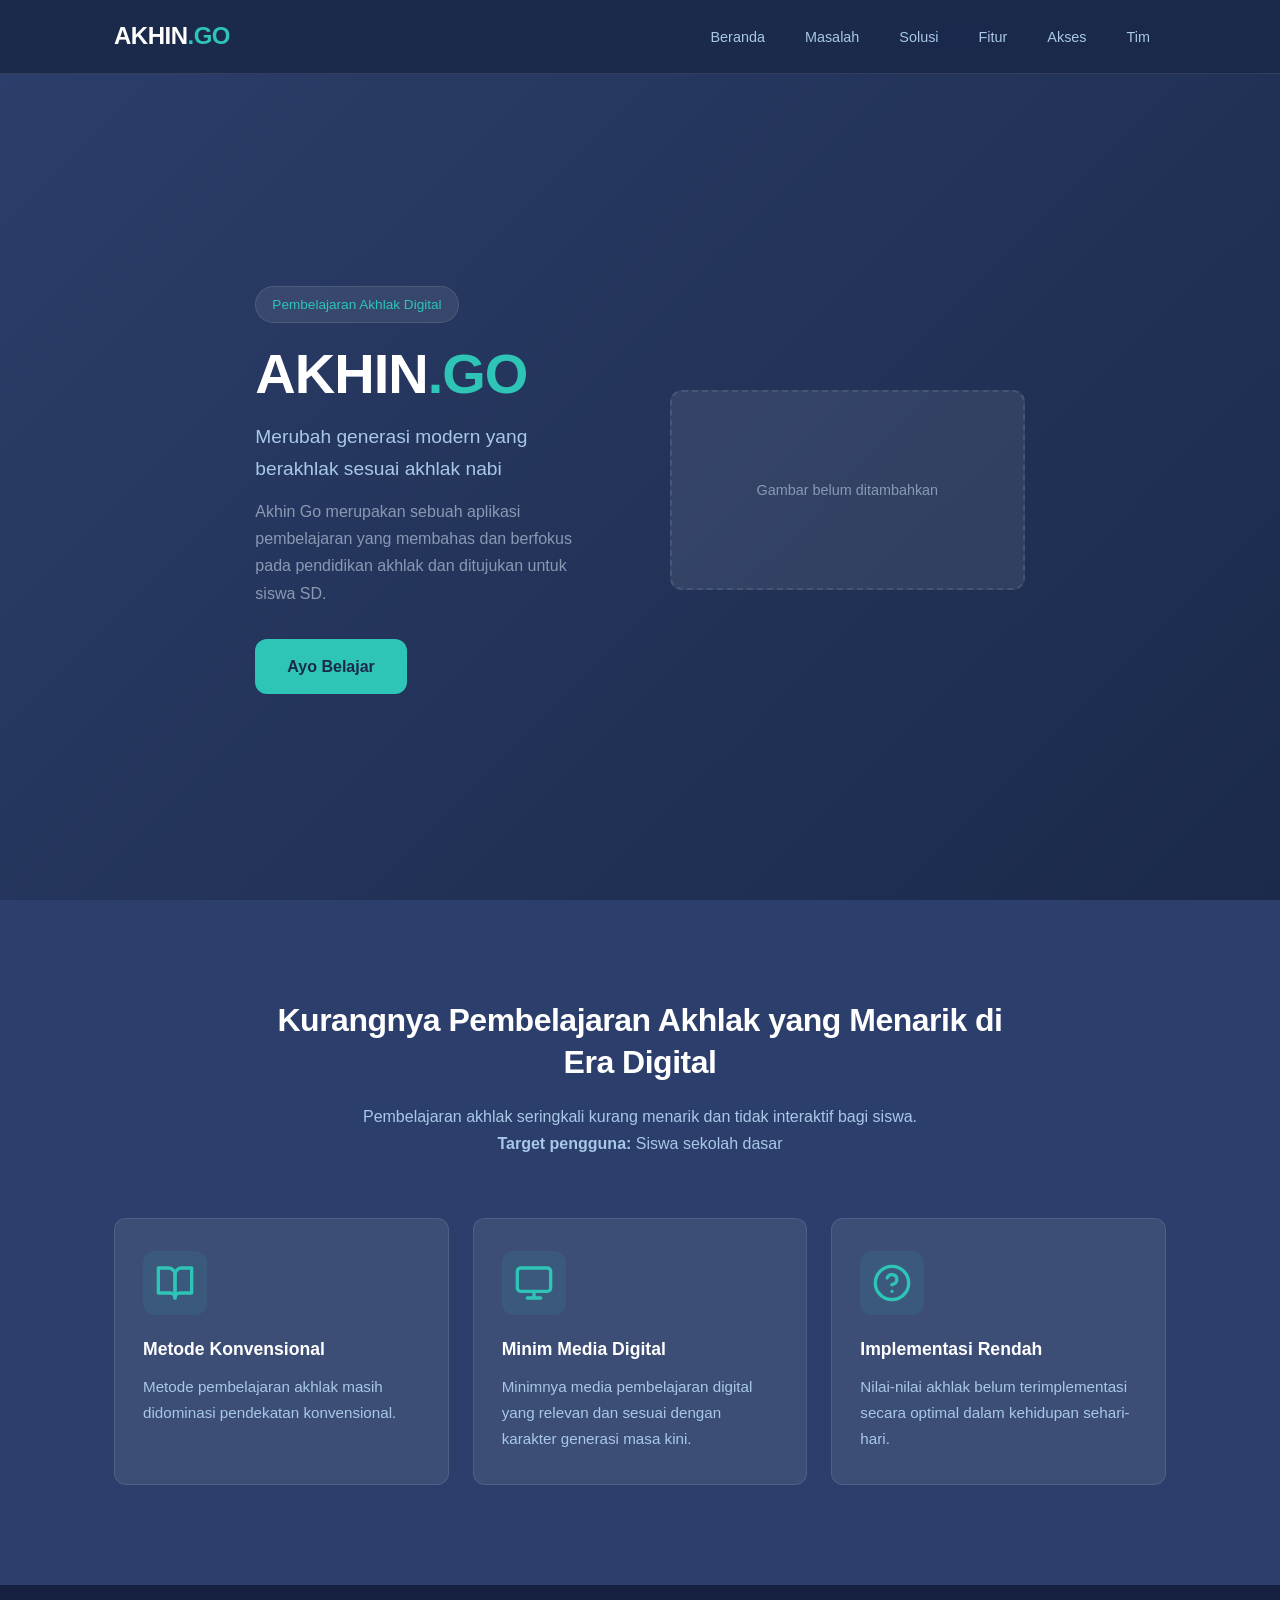
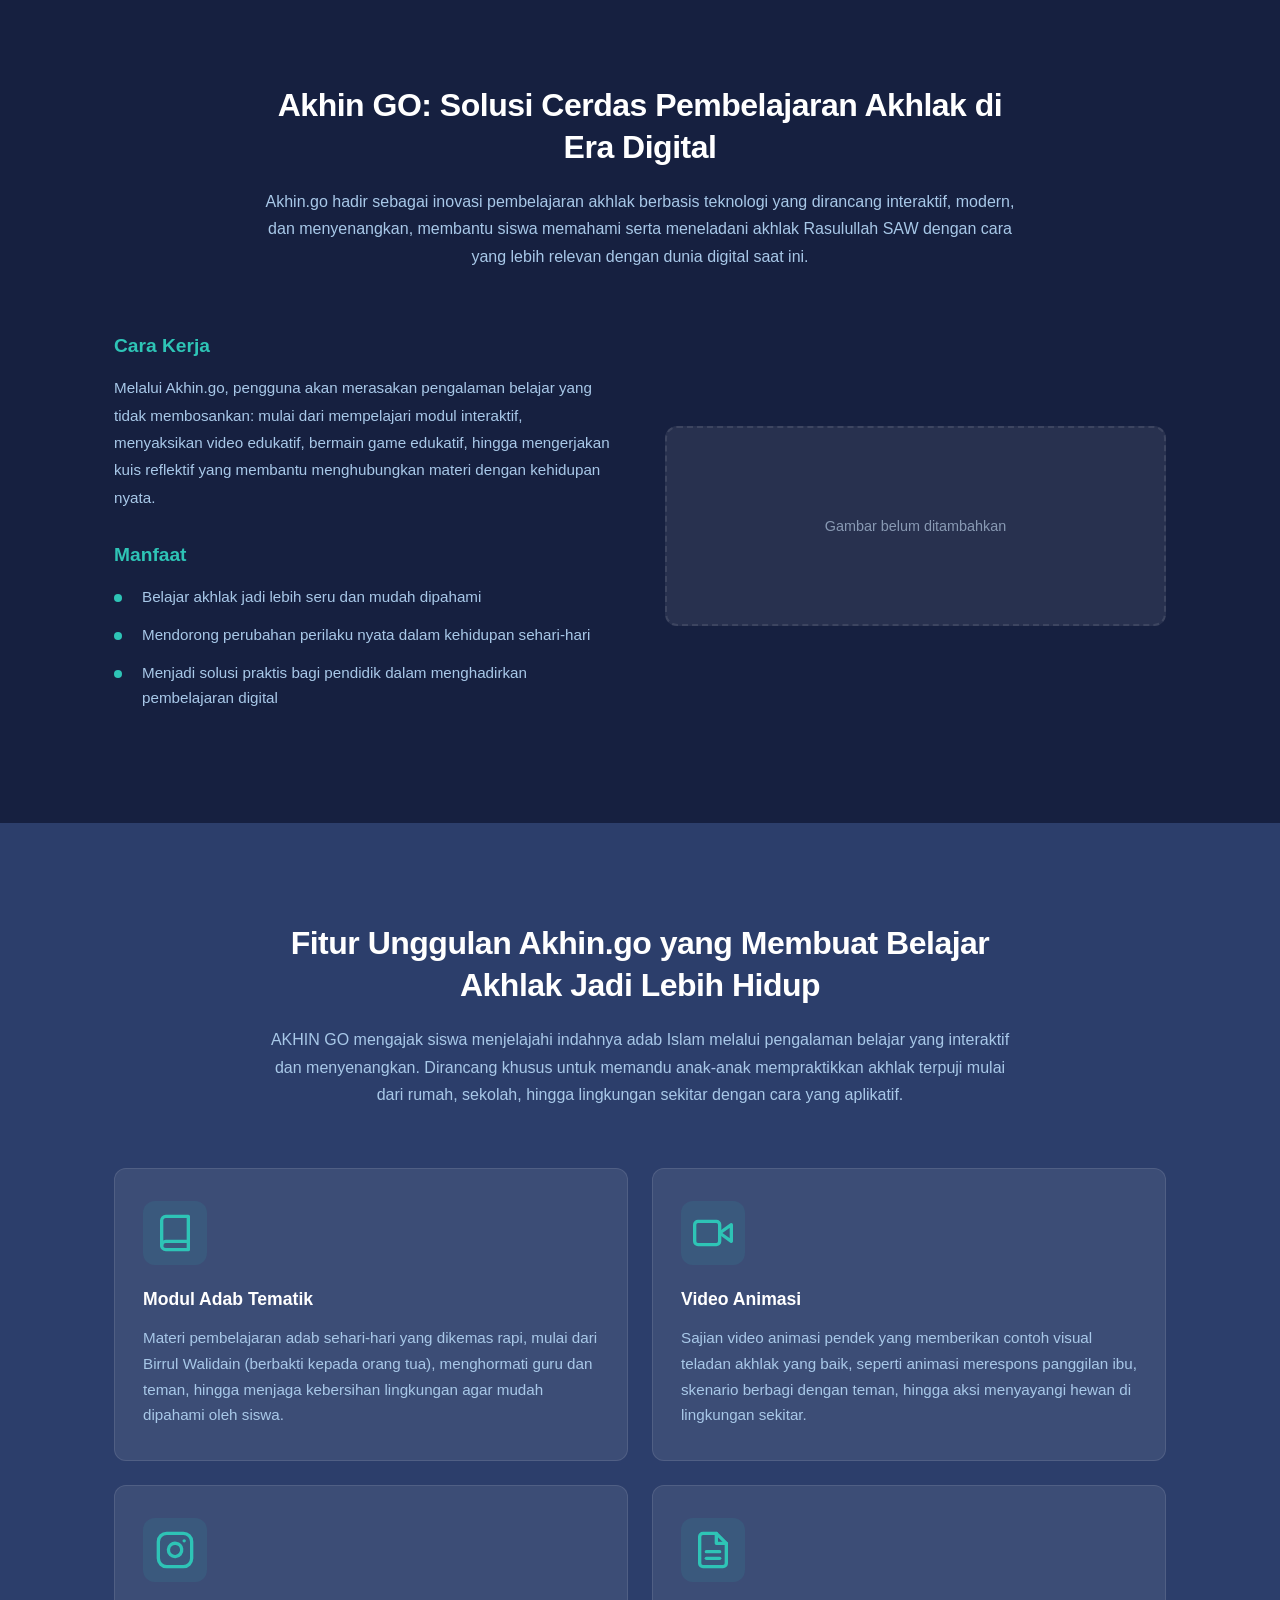
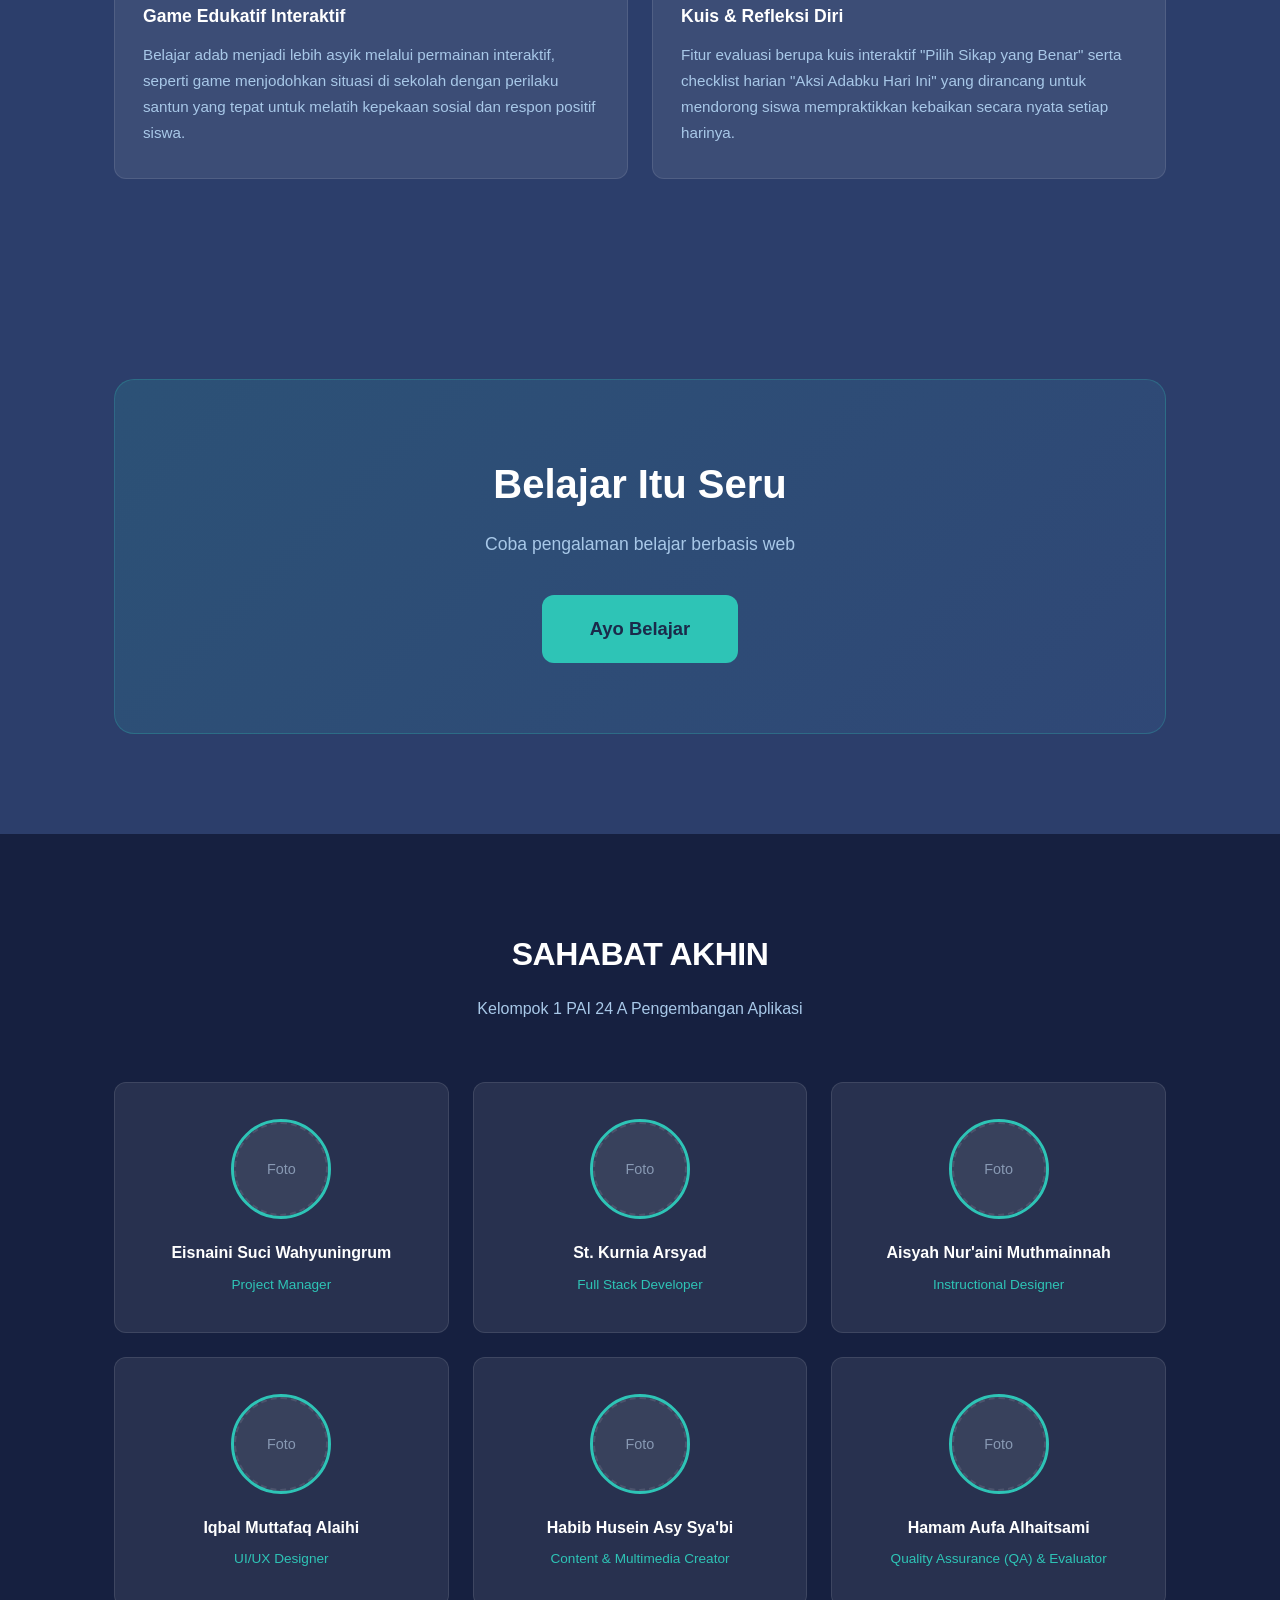
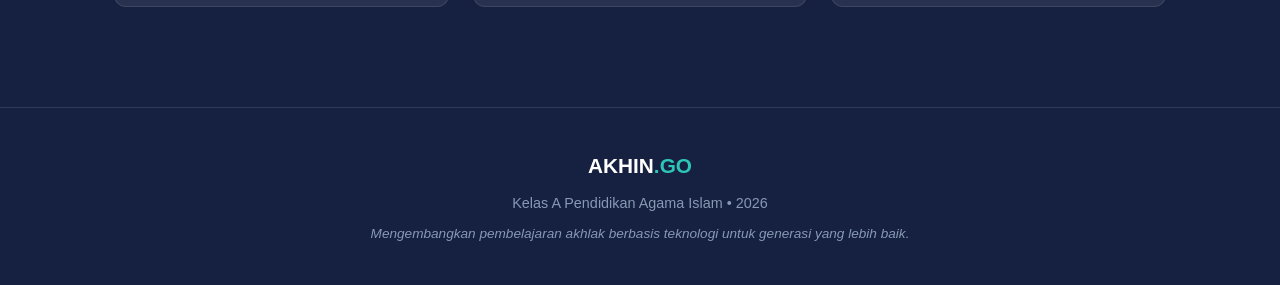
==== index.html @ c805528c "Add files via upload" ====
<!DOCTYPE html>
<html lang="id">
<head>
    <meta charset="UTF-8">
    <meta name="viewport" content="width=device-width, initial-scale=1.0">
    <title>AKHIN.GO - Merubah Generasi Modern yang Berakhlak</title>
    <link rel="stylesheet" href="style.css">
</head>
<body>

    <!-- ========== NAVBAR ========== -->
    <nav class="navbar" id="navbar">
        <div class="navbar-container">
            <!-- Logo / Nama Produk -->
            <a href="#hero" class="navbar-brand">AKHIN<span class="dot">.GO</span></a>

            <!-- Tombol Hamburger (hanya muncul di mobile) -->
            <button class="hamburger" id="hamburger" aria-label="Toggle menu">
                <span></span>
                <span></span>
                <span></span>
            </button>

            <!-- Menu Navigasi -->
            <ul class="nav-menu" id="navMenu">
                <li><a href="#hero" class="nav-link">Beranda</a></li>
                <li><a href="#masalah" class="nav-link">Masalah</a></li>
                <li><a href="#solusi" class="nav-link">Solusi</a></li>
                <li><a href="#fitur" class="nav-link">Fitur</a></li>
                <li><a href="#akses" class="nav-link">Akses</a></li>
                <li><a href="#tim" class="nav-link">Tim</a></li>
            </ul>
        </div>
    </nav>

    <!-- ========== HERO SECTION ========== -->
    <section class="hero" id="hero">
        <div class="container hero-flex">
            <!-- Kolom Kiri: Teks -->
            <div class="hero-text animate-on-scroll">
                <p class="hero-badge">Pembelajaran Akhlak Digital</p>
                <h1 class="hero-title">AKHIN<span class="dot">.GO</span></h1>
                <p class="hero-tagline">Merubah generasi modern yang berakhlak sesuai akhlak nabi</p>
                <p class="hero-desc">Akhin Go merupakan sebuah aplikasi pembelajaran yang membahas dan berfokus pada pendidikan akhlak dan ditujukan untuk siswa SD.</p>
                <a href="belajar.html" class="btn btn-primary">Ayo Belajar</a>
            </div>
            <!-- Kolom Kanan: Gambar -->
            <div class="hero-image animate-on-scroll">
                <img
                    src="https://i.ibb.co.com/Q3DPNBHP/Gemini-Generated-Image-gcoyb3gcoyb3gcoy.png"
                    alt="GAMBAR LAYAR AKHIN GO"
                    class="hero-img"
                    onerror="this.parentElement.innerHTML='<div class=\'img-fallback\'>Gambar belum ditambahkan</div>'"
                >
            </div>
        </div>
    </section>

    <!-- ========== MASALAH SECTION ========== -->
    <section class="section" id="masalah">
        <div class="container">
            <div class="section-header animate-on-scroll">
                <h2 class="section-title">Kurangnya Pembelajaran Akhlak yang Menarik di Era Digital</h2>
                <p class="section-subtitle">Pembelajaran akhlak seringkali kurang menarik dan tidak interaktif bagi siswa.</p>
                <p class="section-subtitle"><strong>Target pengguna:</strong> Siswa sekolah dasar</p>
            </div>
            <!-- 3 Card Masalah -->
            <div class="card-grid">
                <div class="card animate-on-scroll">
                    <div class="card-icon">
                        <svg width="40" height="40" viewBox="0 0 24 24" fill="none" stroke="currentColor" stroke-width="2" stroke-linecap="round" stroke-linejoin="round"><path d="M2 3h6a4 4 0 0 1 4 4v14a3 3 0 0 0-3-3H2z"/><path d="M22 3h-6a4 4 0 0 0-4 4v14a3 3 0 0 1 3-3h7z"/></svg>
                    </div>
                    <h3 class="card-title">Metode Konvensional</h3>
                    <p class="card-text">Metode pembelajaran akhlak masih didominasi pendekatan konvensional.</p>
                </div>
                <div class="card animate-on-scroll">
                    <div class="card-icon">
                        <svg width="40" height="40" viewBox="0 0 24 24" fill="none" stroke="currentColor" stroke-width="2" stroke-linecap="round" stroke-linejoin="round"><rect x="2" y="3" width="20" height="14" rx="2" ry="2"/><line x1="8" y1="21" x2="16" y2="21"/><line x1="12" y1="17" x2="12" y2="21"/></svg>
                    </div>
                    <h3 class="card-title">Minim Media Digital</h3>
                    <p class="card-text">Minimnya media pembelajaran digital yang relevan dan sesuai dengan karakter generasi masa kini.</p>
                </div>
                <div class="card animate-on-scroll">
                    <div class="card-icon">
                        <svg width="40" height="40" viewBox="0 0 24 24" fill="none" stroke="currentColor" stroke-width="2" stroke-linecap="round" stroke-linejoin="round"><circle cx="12" cy="12" r="10"/><path d="M9.09 9a3 3 0 0 1 5.83 1c0 2-3 3-3 3"/><line x1="12" y1="17" x2="12.01" y2="17"/></svg>
                    </div>
                    <h3 class="card-title">Implementasi Rendah</h3>
                    <p class="card-text">Nilai-nilai akhlak belum terimplementasi secara optimal dalam kehidupan sehari-hari.</p>
                </div>
            </div>
        </div>
    </section>

    <!-- ========== SOLUSI SECTION ========== -->
    <section class="section section-alt" id="solusi">
        <div class="container">
            <div class="section-header animate-on-scroll">
                <h2 class="section-title">Akhin GO: Solusi Cerdas Pembelajaran Akhlak di Era Digital</h2>
                <p class="section-subtitle">Akhin.go hadir sebagai inovasi pembelajaran akhlak berbasis teknologi yang dirancang interaktif, modern, dan menyenangkan, membantu siswa memahami serta meneladani akhlak Rasulullah SAW dengan cara yang lebih relevan dengan dunia digital saat ini.</p>
            </div>
            <div class="solusi-flex">
                <!-- Kolom Kiri: Cara Kerja + Manfaat -->
                <div class="solusi-text animate-on-scroll">
                    <h3 class="solusi-subtitle">Cara Kerja</h3>
                    <p class="solusi-desc">Melalui Akhin.go, pengguna akan merasakan pengalaman belajar yang tidak membosankan: mulai dari mempelajari modul interaktif, menyaksikan video edukatif, bermain game edukatif, hingga mengerjakan kuis reflektif yang membantu menghubungkan materi dengan kehidupan nyata.</p>
                    <h3 class="solusi-subtitle">Manfaat</h3>
                    <ul class="manfaat-list">
                        <li>Belajar akhlak jadi lebih seru dan mudah dipahami</li>
                        <li>Mendorong perubahan perilaku nyata dalam kehidupan sehari-hari</li>
                        <li>Menjadi solusi praktis bagi pendidik dalam menghadirkan pembelajaran digital</li>
                    </ul>
                </div>
                <!-- Kolom Kanan: Gambar -->
                <div class="solusi-image animate-on-scroll">
                    <img
                        src="https://i.ibb.co.com/bRK1GNCn/Gemini-Generated-Image-wjnzffwjnzffwjnz.png"
                        alt="GAMBAR_MANFAAT"
                        class="solusi-img"
                        onerror="this.parentElement.innerHTML='<div class=\'img-fallback\'>Gambar belum ditambahkan</div>'"
                    >
                </div>
            </div>
        </div>
    </section>

    <!-- ========== FITUR SECTION ========== -->
    <section class="section" id="fitur">
        <div class="container">
            <div class="section-header animate-on-scroll">
                <h2 class="section-title">Fitur Unggulan Akhin.go yang Membuat Belajar Akhlak Jadi Lebih Hidup</h2>
                <p class="section-subtitle">AKHIN GO mengajak siswa menjelajahi indahnya adab Islam melalui pengalaman belajar yang interaktif dan menyenangkan. Dirancang khusus untuk memandu anak-anak mempraktikkan akhlak terpuji mulai dari rumah, sekolah, hingga lingkungan sekitar dengan cara yang aplikatif.</p>
            </div>
            <!-- Grid 2x2 Fitur -->
            <div class="card-grid card-grid-2x2">
                <div class="card card-feature animate-on-scroll">
                    <div class="card-icon">
                        <svg width="40" height="40" viewBox="0 0 24 24" fill="none" stroke="currentColor" stroke-width="2" stroke-linecap="round" stroke-linejoin="round"><path d="M4 19.5A2.5 2.5 0 0 1 6.5 17H20"/><path d="M6.5 2H20v20H6.5A2.5 2.5 0 0 1 4 19.5v-15A2.5 2.5 0 0 1 6.5 2z"/></svg>
                    </div>
                    <h3 class="card-title">Modul Adab Tematik</h3>
                    <p class="card-text">Materi pembelajaran adab sehari-hari yang dikemas rapi, mulai dari Birrul Walidain (berbakti kepada orang tua), menghormati guru dan teman, hingga menjaga kebersihan lingkungan agar mudah dipahami oleh siswa.</p>
                </div>
                <div class="card card-feature animate-on-scroll">
                    <div class="card-icon">
                        <svg width="40" height="40" viewBox="0 0 24 24" fill="none" stroke="currentColor" stroke-width="2" stroke-linecap="round" stroke-linejoin="round"><polygon points="23 7 16 12 23 17 23 7"/><rect x="1" y="5" width="15" height="14" rx="2" ry="2"/></svg>
                    </div>
                    <h3 class="card-title">Video Animasi</h3>
                    <p class="card-text">Sajian video animasi pendek yang memberikan contoh visual teladan akhlak yang baik, seperti animasi merespons panggilan ibu, skenario berbagi dengan teman, hingga aksi menyayangi hewan di lingkungan sekitar.</p>
                </div>
                <div class="card card-feature animate-on-scroll">
                    <div class="card-icon">
                        <svg width="40" height="40" viewBox="0 0 24 24" fill="none" stroke="currentColor" stroke-width="2" stroke-linecap="round" stroke-linejoin="round"><rect x="2" y="2" width="20" height="20" rx="5" ry="5"/><path d="M16 11.37A4 4 0 1 1 12.63 8 4 4 0 0 1 16 11.37z"/><line x1="17.5" y1="6.5" x2="17.51" y2="6.5"/></svg>
                    </div>
                    <h3 class="card-title">Game Edukatif Interaktif</h3>
                    <p class="card-text">Belajar adab menjadi lebih asyik melalui permainan interaktif, seperti game menjodohkan situasi di sekolah dengan perilaku santun yang tepat untuk melatih kepekaan sosial dan respon positif siswa.</p>
                </div>
                <div class="card card-feature animate-on-scroll">
                    <div class="card-icon">
                        <svg width="40" height="40" viewBox="0 0 24 24" fill="none" stroke="currentColor" stroke-width="2" stroke-linecap="round" stroke-linejoin="round"><path d="M14 2H6a2 2 0 0 0-2 2v16a2 2 0 0 0 2 2h12a2 2 0 0 0 2-2V8z"/><polyline points="14 2 14 8 20 8"/><line x1="16" y1="13" x2="8" y2="13"/><line x1="16" y1="17" x2="8" y2="17"/></svg>
                    </div>
                    <h3 class="card-title">Kuis & Refleksi Diri</h3>
                    <p class="card-text">Fitur evaluasi berupa kuis interaktif "Pilih Sikap yang Benar" serta checklist harian "Aksi Adabku Hari Ini" yang dirancang untuk mendorong siswa mempraktikkan kebaikan secara nyata setiap harinya.</p>
                </div>
            </div>
        </div>
    </section>

    <!-- ========== AKSES PRODUK / DEMO SECTION ========== -->
    <section class="section section-akses" id="akses">
        <div class="container">
            <div class="akses-box animate-on-scroll">
                <h2 class="akses-title">Belajar Itu Seru</h2>
                <p class="akses-desc">Coba pengalaman belajar berbasis web</p>
                <a href="belajar.html" class="btn btn-primary btn-lg">Ayo Belajar</a>
            </div>
        </div>
    </section>

    <!-- ========== TIM SECTION ========== -->
    <section class="section section-alt" id="tim">
        <div class="container">
            <div class="section-header animate-on-scroll">
                <h2 class="section-title">SAHABAT AKHIN</h2>
                <p class="section-subtitle">Kelompok 1 PAI 24 A Pengembangan Aplikasi</p>
            </div>
            <!-- Grid Anggota Tim -->
            <div class="tim-grid">
                <!-- Anggota 1 -->
                <div class="tim-card animate-on-scroll">
                    <div class="tim-photo">
                        <img
                            src="https://i.ibb.co.com/9kpKrzXV/Whats-App-Image-2026-04-28-at-19-47-34.jpg"
                            alt="FOTO EISNAINI SUCI WAHYUNINGRUM"
                            class="tim-img"
                            onerror="this.parentElement.innerHTML='<div class=\'img-fallback img-fallback-circle\'>Foto</div>'"
                        >
                    </div>
                    <h3 class="tim-name">Eisnaini Suci Wahyuningrum</h3>
                    <p class="tim-role">Project Manager</p>
                </div>
                <!-- Anggota 2 -->
                <div class="tim-card animate-on-scroll">
                    <div class="tim-photo">
                        <img
                            src="https://i.ibb.co.com/CsWjSHGQ/Whats-App-Image-2026-04-28-at-19-38-56.jpg"
                            alt="FOTO ST. KURNIA ARSYAD"
                            class="tim-img"
                            onerror="this.parentElement.innerHTML='<div class=\'img-fallback img-fallback-circle\'>Foto</div>'"
                        >
                    </div>
                    <h3 class="tim-name">St. Kurnia Arsyad</h3>
                    <p class="tim-role">Full Stack Developer</p>
                </div>
                <!-- Anggota 3 -->
                <div class="tim-card animate-on-scroll">
                    <div class="tim-photo">
                        <img
                            src="https://i.ibb.co.com/0SQ0tby/Whats-App-Image-2026-04-28-at-19-42-47.jpg"
                            alt="FOTO AISYAH NUR'AINI MUTHMAINNAH"
                            class="tim-img"
                            onerror="this.parentElement.innerHTML='<div class=\'img-fallback img-fallback-circle\'>Foto</div>'"
                        >
                    </div>
                    <h3 class="tim-name">Aisyah Nur'aini Muthmainnah</h3>
                    <p class="tim-role">Instructional Designer</p>
                </div>
                <!-- Anggota 4 -->
                <div class="tim-card animate-on-scroll">
                    <div class="tim-photo">
                        <img
                            src="https://i.ibb.co.com/847V5Qkr/Whats-App-Image-2026-04-28-at-19-41-24.jpg"
                            alt="FOTO IQBAL MUTTAFAQ ALAIHI"
                            class="tim-img"
                            onerror="this.parentElement.innerHTML='<div class=\'img-fallback img-fallback-circle\'>Foto</div>'"
                        >
                    </div>
                    <h3 class="tim-name">Iqbal Muttafaq Alaihi</h3>
                    <p class="tim-role">UI/UX Designer</p>
                </div>
                <!-- Anggota 5 -->
                <div class="tim-card animate-on-scroll">
                    <div class="tim-photo">
                        <img
                            src="https://i.ibb.co.com/bgrf1XT9/Whats-App-Image-2026-04-28-at-19-38-16.jpg"
                            alt="FOTO HABBIB HUSEIN ASY SYA'BI"
                            class="tim-img"
                            onerror="this.parentElement.innerHTML='<div class=\'img-fallback img-fallback-circle\'>Foto</div>'"
                        >
                    </div>
                    <h3 class="tim-name">Habib Husein Asy Sya'bi</h3>
                    <p class="tim-role">Content & Multimedia Creator</p>
                </div>
                <!-- Anggota 6 -->
                <div class="tim-card animate-on-scroll">
                    <div class="tim-photo">
                        <img
                            src="https://i.ibb.co.com/TQWRnK3/Whats-App-Image-2026-04-28-at-19-38-28.jpg"
                            alt="FOTO HAMAM AUFA ALHAITSAMI"
                            class="tim-img"
                            onerror="this.parentElement.innerHTML='<div class=\'img-fallback img-fallback-circle\'>Foto</div>'"
                        >
                    </div>
                    <h3 class="tim-name">Hamam Aufa Alhaitsami</h3>
                    <p class="tim-role">Quality Assurance (QA) & Evaluator</p>
                </div>
            </div>
        </div>
    </section>

    <!-- ========== FOOTER ========== -->
    <footer class="footer">
        <div class="container">
            <div class="footer-content">
                <p class="footer-brand">AKHIN<span class="dot">.GO</span></p>
                <p class="footer-info">Kelas A Pendidikan Agama Islam &bull; 2026</p>
                <p class="footer-tagline">Mengembangkan pembelajaran akhlak berbasis teknologi untuk generasi yang lebih baik.</p>
            </div>
        </div>
    </footer>

    <script src="script.js"></script>
</body>
</html>
---- style.css ----
/* ============================================
   VARIABEL WARNA
   Ganti nilai di bawah ini sesuai keinginan
   ============================================ */
:root {
    /* --- WARNA UTAMA --- */
    --primary: #1B2A4A;          /* Biru navy */
    --secondary: #2EC4B6;        /* Tosca */
    --accent: #4682B4;           /* Steel blue */

    /* --- BACKGROUND --- */
    --bg-main: #2C3E6B;          /* Denim */
    --bg-section: #1B2A4A;       /* Sama seperti primary */
    --bg-card: rgba(255, 255, 255, 0.08); /* Abu muda transparan */
    --bg-alt: #162040;           /* Warna gelap untuk section alternatif */

    /* --- TEKS --- */
    --text-primary: #FFFFFF;     /* Putih */
    --text-secondary: #A8C8E8;   /* Light blue */
    --text-muted: #8899B3;

    /* --- LAINNYA --- */
    --border-color: rgba(255, 255, 255, 0.1);
    --shadow: 0 4px 20px rgba(0, 0, 0, 0.3);
    --radius: 12px;
    --transition: 0.3s ease;

    /* --- UKURAN --- */
    --max-width: 1100px;
}

/* ============================================
   RESET & BASE
   ============================================ */
*,
*::before,
*::after {
    margin: 0;
    padding: 0;
    box-sizing: border-box;
}

html {
    scroll-behavior: smooth;
}

body {
    font-family: -apple-system, BlinkMacSystemFont, 'Segoe UI', Roboto, 'Helvetica Neue', Arial, sans-serif;
    background-color: var(--bg-main);
    color: var(--text-primary);
    line-height: 1.7;
    overflow-x: hidden;
}

a {
    text-decoration: none;
    color: inherit;
}

ul {
    list-style: none;
}

img {
    max-width: 100%;
    display: block;
}

.container {
    max-width: var(--max-width);
    margin: 0 auto;
    padding: 0 24px;
}

/* Kelas helper untuk tulisan berwarna accent */
.dot {
    color: var(--secondary);
}

/* ============================================
   TOMBOL
   ============================================ */
.btn {
    display: inline-block;
    padding: 14px 32px;
    border-radius: var(--radius);
    font-weight: 600;
    font-size: 1rem;
    cursor: pointer;
    transition: all var(--transition);
    border: none;
    text-align: center;
}

.btn-primary {
    background: var(--secondary);
    color: var(--primary);
}

.btn-primary:hover {
    background: #26a89c;
    transform: translateY(-2px);
    box-shadow: 0 8px 25px rgba(46, 196, 182, 0.3);
}

.btn-lg {
    padding: 18px 48px;
    font-size: 1.15rem;
}

/* ============================================
   NAVBAR
   ============================================ */
.navbar {
    position: fixed;
    top: 0;
    left: 0;
    width: 100%;
    z-index: 1000;
    background: rgba(27, 42, 74, 0.95);
    backdrop-filter: blur(10px);
    border-bottom: 1px solid var(--border-color);
    padding: 16px 0;
}

.navbar-container {
    max-width: var(--max-width);
    margin: 0 auto;
    padding: 0 24px;
    display: flex;
    justify-content: space-between;
    align-items: center;
}

.navbar-brand {
    font-size: 1.5rem;
    font-weight: 700;
    color: var(--text-primary);
    letter-spacing: -0.5px;
}

.nav-menu {
    display: flex;
    gap: 8px;
}

.nav-link {
    padding: 8px 16px;
    border-radius: 8px;
    font-size: 0.9rem;
    font-weight: 500;
    color: var(--text-secondary);
    transition: all var(--transition);
}

.nav-link:hover {
    color: var(--text-primary);
    background: var(--bg-card);
}

/* Hamburger button */
.hamburger {
    display: none;
    flex-direction: column;
    gap: 5px;
    background: none;
    border: none;
    cursor: pointer;
    padding: 4px;
}

.hamburger span {
    display: block;
    width: 24px;
    height: 2.5px;
    background: var(--text-primary);
    border-radius: 2px;
    transition: all var(--transition);
}

/* Hamburger animasi saat aktif */
.hamburger.active span:nth-child(1) {
    transform: translateY(7.5px) rotate(45deg);
}

.hamburger.active span:nth-child(2) {
    opacity: 0;
}

.hamburger.active span:nth-child(3) {
    transform: translateY(-7.5px) rotate(-45deg);
}

/* ============================================
   HERO SECTION
   ============================================ */
.hero {
    min-height: 100vh;
    display: flex;
    align-items: center;
    padding-top: 80px;
    background: linear-gradient(135deg, var(--bg-main) 0%, var(--bg-section) 100%);
}

.hero-flex {
    display: flex;
    align-items: center;
    gap: 60px;
}

.hero-text {
    flex: 1;
}

.hero-badge {
    display: inline-block;
    padding: 6px 16px;
    background: var(--bg-card);
    border: 1px solid var(--border-color);
    border-radius: 20px;
    font-size: 0.85rem;
    color: var(--secondary);
    font-weight: 500;
    margin-bottom: 20px;
}

.hero-title {
    font-size: 3.5rem;
    font-weight: 700;
    letter-spacing: -1px;
    line-height: 1.1;
    margin-bottom: 16px;
}

.hero-tagline {
    font-size: 1.2rem;
    color: var(--text-secondary);
    margin-bottom: 12px;
    font-weight: 500;
}

.hero-desc {
    font-size: 1rem;
    color: var(--text-muted);
    margin-bottom: 32px;
    max-width: 480px;
}

.hero-image {
    flex: 1;
    display: flex;
    justify-content: center;
}

.hero-img {
    max-width: 420px;
    width: 100%;
    border-radius: var(--radius);
    box-shadow: var(--shadow);
}

/* ============================================
   SECTION UMUM
   ============================================ */
.section {
    padding: 100px 0;
}

.section-alt {
    background: var(--bg-alt);
}

.section-header {
    text-align: center;
    margin-bottom: 60px;
    max-width: 750px;
    margin-left: auto;
    margin-right: auto;
}

.section-title {
    font-size: 2rem;
    font-weight: 700;
    letter-spacing: -0.5px;
    line-height: 1.3;
    margin-bottom: 20px;
}

.section-subtitle {
    font-size: 1rem;
    color: var(--text-secondary);
    line-height: 1.7;
}

/* ============================================
   CARD GRID (Masalah & Fitur)
   ============================================ */
.card-grid {
    display: grid;
    grid-template-columns: repeat(3, 1fr);
    gap: 24px;
}

.card-grid-2x2 {
    grid-template-columns: repeat(2, 1fr);
}

.card {
    background: var(--bg-card);
    border: 1px solid var(--border-color);
    border-radius: var(--radius);
    padding: 32px 28px;
    transition: all var(--transition);
}

.card:hover {
    transform: translateY(-4px);
    box-shadow: var(--shadow);
    border-color: rgba(46, 196, 182, 0.3);
}

.card-icon {
    width: 64px;
    height: 64px;
    display: flex;
    align-items: center;
    justify-content: center;
    background: rgba(46, 196, 182, 0.1);
    border-radius: 12px;
    margin-bottom: 20px;
    color: var(--secondary);
}

.card-title {
    font-size: 1.1rem;
    font-weight: 600;
    margin-bottom: 10px;
}

.card-text {
    font-size: 0.95rem;
    color: var(--text-secondary);
    line-height: 1.7;
}

/* ============================================
   SOLUSI SECTION
   ============================================ */
.solusi-flex {
    display: flex;
    gap: 50px;
    align-items: center;
}

.solusi-text {
    flex: 1;
}

.solusi-subtitle {
    font-size: 1.2rem;
    font-weight: 600;
    color: var(--secondary);
    margin-bottom: 12px;
    margin-top: 28px;
}

.solusi-subtitle:first-child {
    margin-top: 0;
}

.solusi-desc {
    font-size: 0.95rem;
    color: var(--text-secondary);
    line-height: 1.8;
    margin-bottom: 8px;
}

.manfaat-list {
    list-style: none;
    padding: 0;
}

.manfaat-list li {
    position: relative;
    padding-left: 28px;
    margin-bottom: 12px;
    font-size: 0.95rem;
    color: var(--text-secondary);
}

.manfaat-list li::before {
    content: '';
    position: absolute;
    left: 0;
    top: 10px;
    width: 8px;
    height: 8px;
    background: var(--secondary);
    border-radius: 50%;
}

.solusi-image {
    flex: 1;
    display: flex;
    justify-content: center;
}

.solusi-img {
    max-width: 400px;
    width: 100%;
    border-radius: var(--radius);
    box-shadow: var(--shadow);
}

/* ============================================
   AKSES / DEMO SECTION
   ============================================ */
.section-akses {
    padding: 100px 0;
}

.akses-box {
    text-align: center;
    padding: 70px 40px;
    background: linear-gradient(135deg, rgba(46, 196, 182, 0.15) 0%, rgba(70, 130, 180, 0.15) 100%);
    border: 1px solid rgba(46, 196, 182, 0.25);
    border-radius: 20px;
}

.akses-title {
    font-size: 2.5rem;
    font-weight: 700;
    margin-bottom: 12px;
}

.akses-desc {
    font-size: 1.1rem;
    color: var(--text-secondary);
    margin-bottom: 36px;
}

/* ============================================
   TIM SECTION
   ============================================ */
.tim-grid {
    display: grid;
    grid-template-columns: repeat(3, 1fr);
    gap: 24px;
}

.tim-card {
    background: var(--bg-card);
    border: 1px solid var(--border-color);
    border-radius: var(--radius);
    padding: 36px 24px;
    text-align: center;
    transition: all var(--transition);
}

.tim-card:hover {
    transform: translateY(-4px);
    box-shadow: var(--shadow);
    border-color: rgba(46, 196, 182, 0.3);
}

.tim-photo {
    width: 100px;
    height: 100px;
    border-radius: 50%;
    margin: 0 auto 20px;
    overflow: hidden;
    border: 3px solid var(--secondary);
}

.tim-img {
    width: 100%;
    height: 100%;
    object-fit: cover;
}

.tim-name {
    font-size: 1rem;
    font-weight: 600;
    margin-bottom: 6px;
}

.tim-role {
    font-size: 0.85rem;
    color: var(--secondary);
    font-weight: 500;
}

/* ============================================
   FOOTER
   ============================================ */
.footer {
    padding: 40px 0;
    border-top: 1px solid var(--border-color);
    background: var(--bg-alt);
}

.footer-content {
    text-align: center;
}

.footer-brand {
    font-size: 1.3rem;
    font-weight: 700;
    margin-bottom: 8px;
}

.footer-info {
    font-size: 0.9rem;
    color: var(--text-muted);
    margin-bottom: 6px;
}

.footer-tagline {
    font-size: 0.85rem;
    color: var(--text-muted);
    font-style: italic;
}

/* ============================================
   GAMBAR FALLBACK
   Jika gambar gagal dimuat, tampilkan ini
   ============================================ */
.img-fallback {
    width: 100%;
    min-height: 200px;
    background: var(--bg-card);
    border: 2px dashed var(--border-color);
    border-radius: var(--radius);
    display: flex;
    align-items: center;
    justify-content: center;
    color: var(--text-muted);
    font-size: 0.9rem;
}

.img-fallback-circle {
    width: 100%;
    height: 100%;
    min-height: unset;
    border-radius: 50%;
}

/* ============================================
   ANIMASI SCROLL
   Elemen akan muncul saat discroll
   ============================================ */
.animate-on-scroll {
    opacity: 0;
    transform: translateY(30px);
    transition: opacity 0.6s ease, transform 0.6s ease;
}

.animate-on-scroll.animated {
    opacity: 1;
    transform: translateY(0);
}

/* ============================================
   RESPONSIVE - TABLET
   ============================================ */
@media (max-width: 900px) {
    .hero-flex {
        flex-direction: column;
        text-align: center;
    }

    .hero-desc {
        margin-left: auto;
        margin-right: auto;
    }

    .hero-title {
        font-size: 2.8rem;
    }

    .solusi-flex {
        flex-direction: column;
    }

    .card-grid {
        grid-template-columns: repeat(2, 1fr);
    }

    .card-grid-2x2 {
        grid-template-columns: 1fr;
    }

    .tim-grid {
        grid-template-columns: repeat(2, 1fr);
    }
}

/* ============================================
   RESPONSIVE - MOBILE
   ============================================ */
@media (max-width: 640px) {
    /* Navbar mobile */
    .hamburger {
        display: flex;
    }

    .nav-menu {
        position: fixed;
        top: 0;
        right: -100%;
        width: 260px;
        height: 100vh;
        background: var(--bg-section);
        flex-direction: column;
        padding: 80px 24px 40px;
        gap: 4px;
        border-left: 1px solid var(--border-color);
        transition: right var(--transition);
        z-index: 999;
    }

    .nav-menu.active {
        right: 0;
    }

    .nav-link {
        display: block;
        padding: 14px 16px;
        font-size: 1rem;
        border-radius: 10px;
    }

    /* Hero mobile */
    .hero {
        padding-top: 70px;
        min-height: auto;
        padding-bottom: 50px;
    }

    .hero-title {
        font-size: 2.2rem;
    }

    .hero-tagline {
        font-size: 1rem;
    }

    .hero-img {
        max-width: 280px;
    }

    /* Section */
    .section {
        padding: 70px 0;
    }

    .section-title {
        font-size: 1.5rem;
    }

    /* Card grid mobile */
    .card-grid {
        grid-template-columns: 1fr;
    }

    .tim-grid {
        grid-template-columns: repeat(2, 1fr);
        gap: 16px;
    }

    .tim-card {
        padding: 24px 16px;
    }

    .tim-photo {
        width: 80px;
        height: 80px;
    }

    /* Akses */
    .akses-title {
        font-size: 1.8rem;
    }

    .akses-box {
        padding: 50px 20px;
    }

    .btn-lg {
        padding: 16px 36px;
        font-size: 1rem;
    }

    /* Solusi */
    .solusi-img {
        max-width: 300px;
    }
}

@media (max-width: 420px) {
    .tim-grid {
        grid-template-columns: 1fr;
    }
}
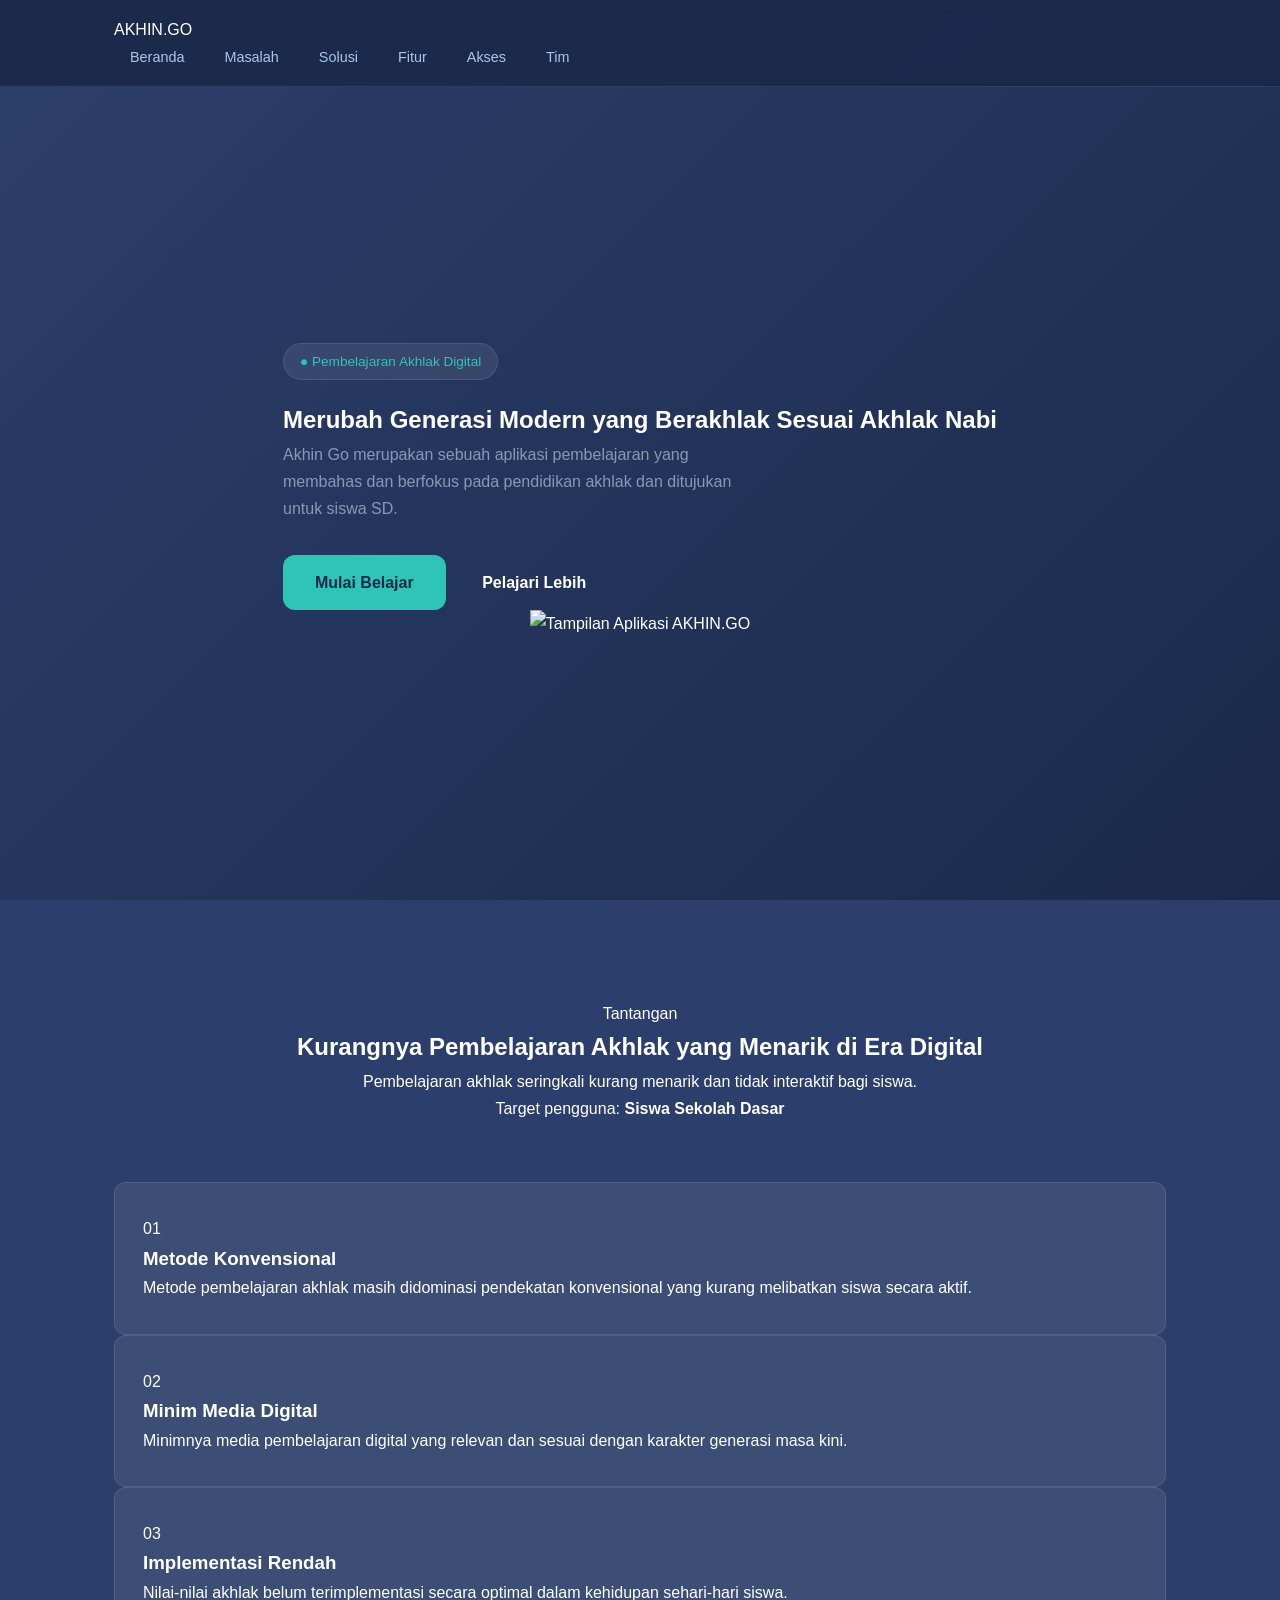
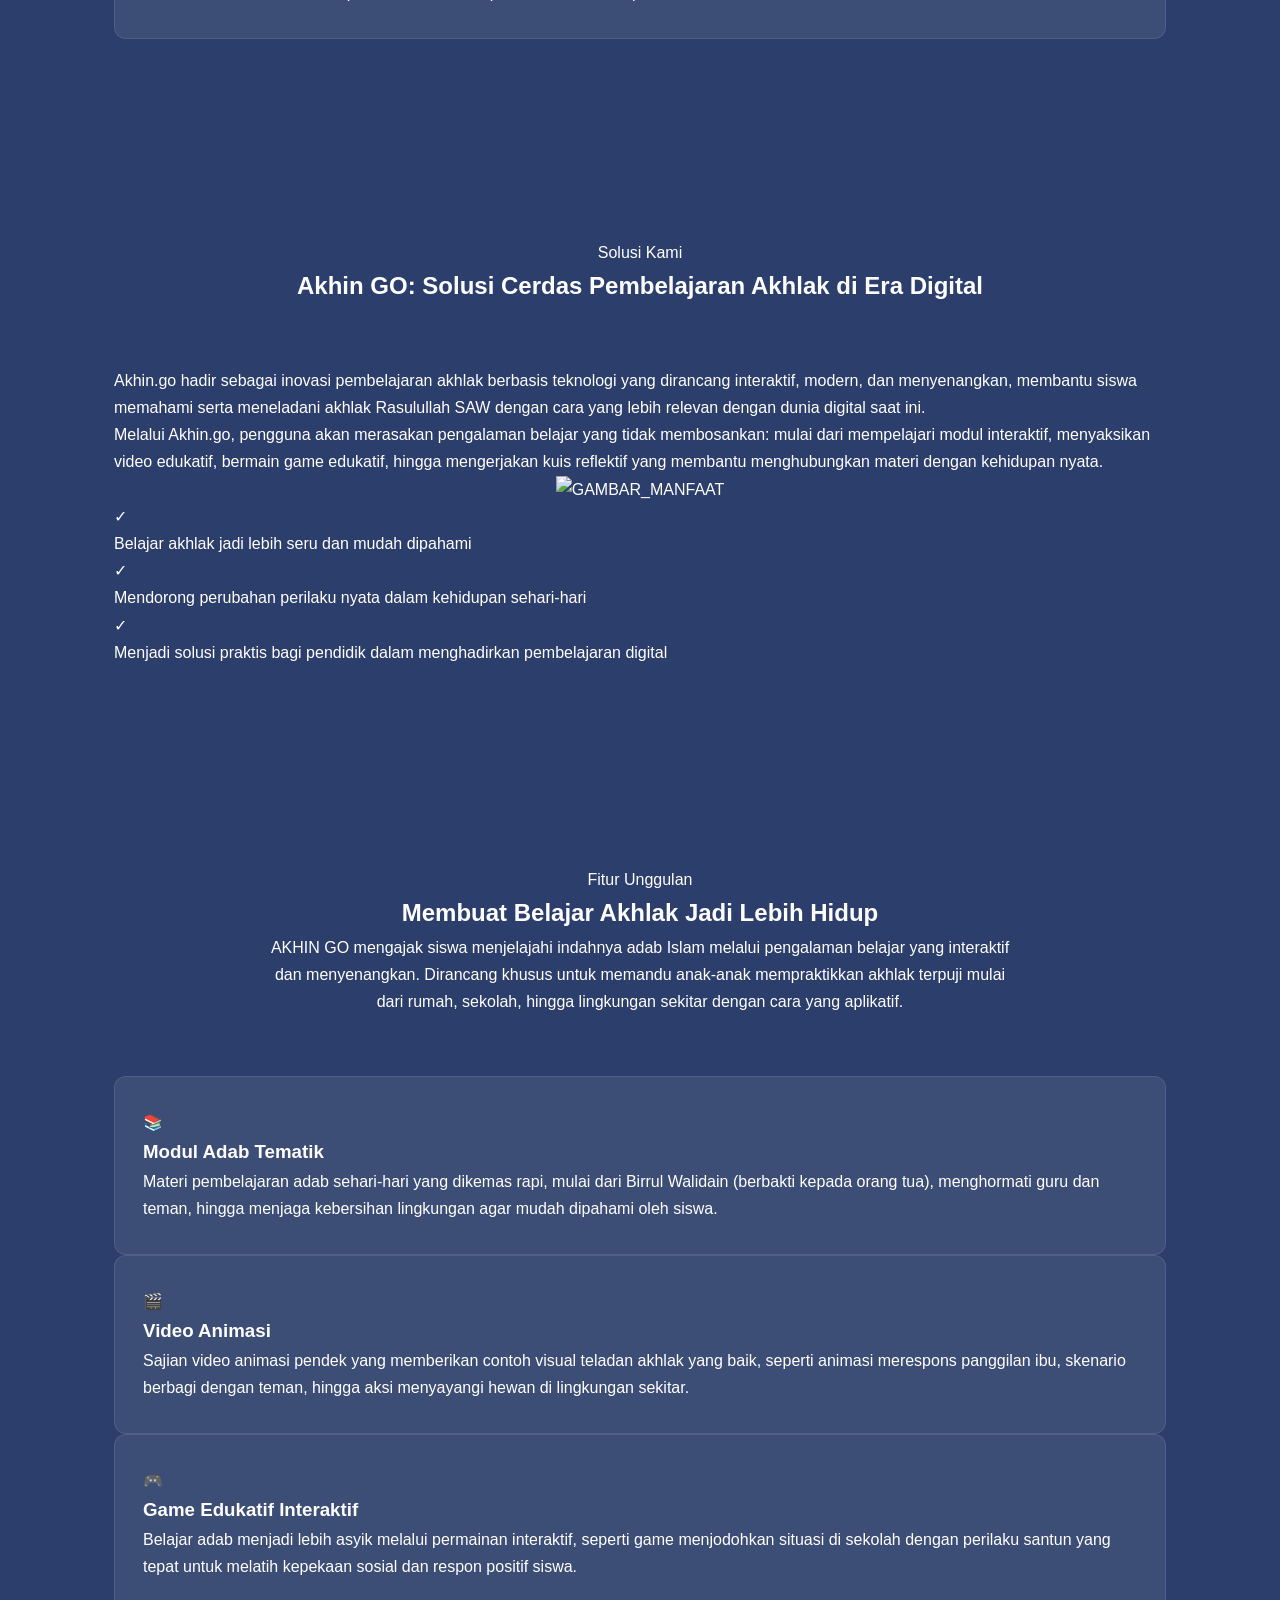
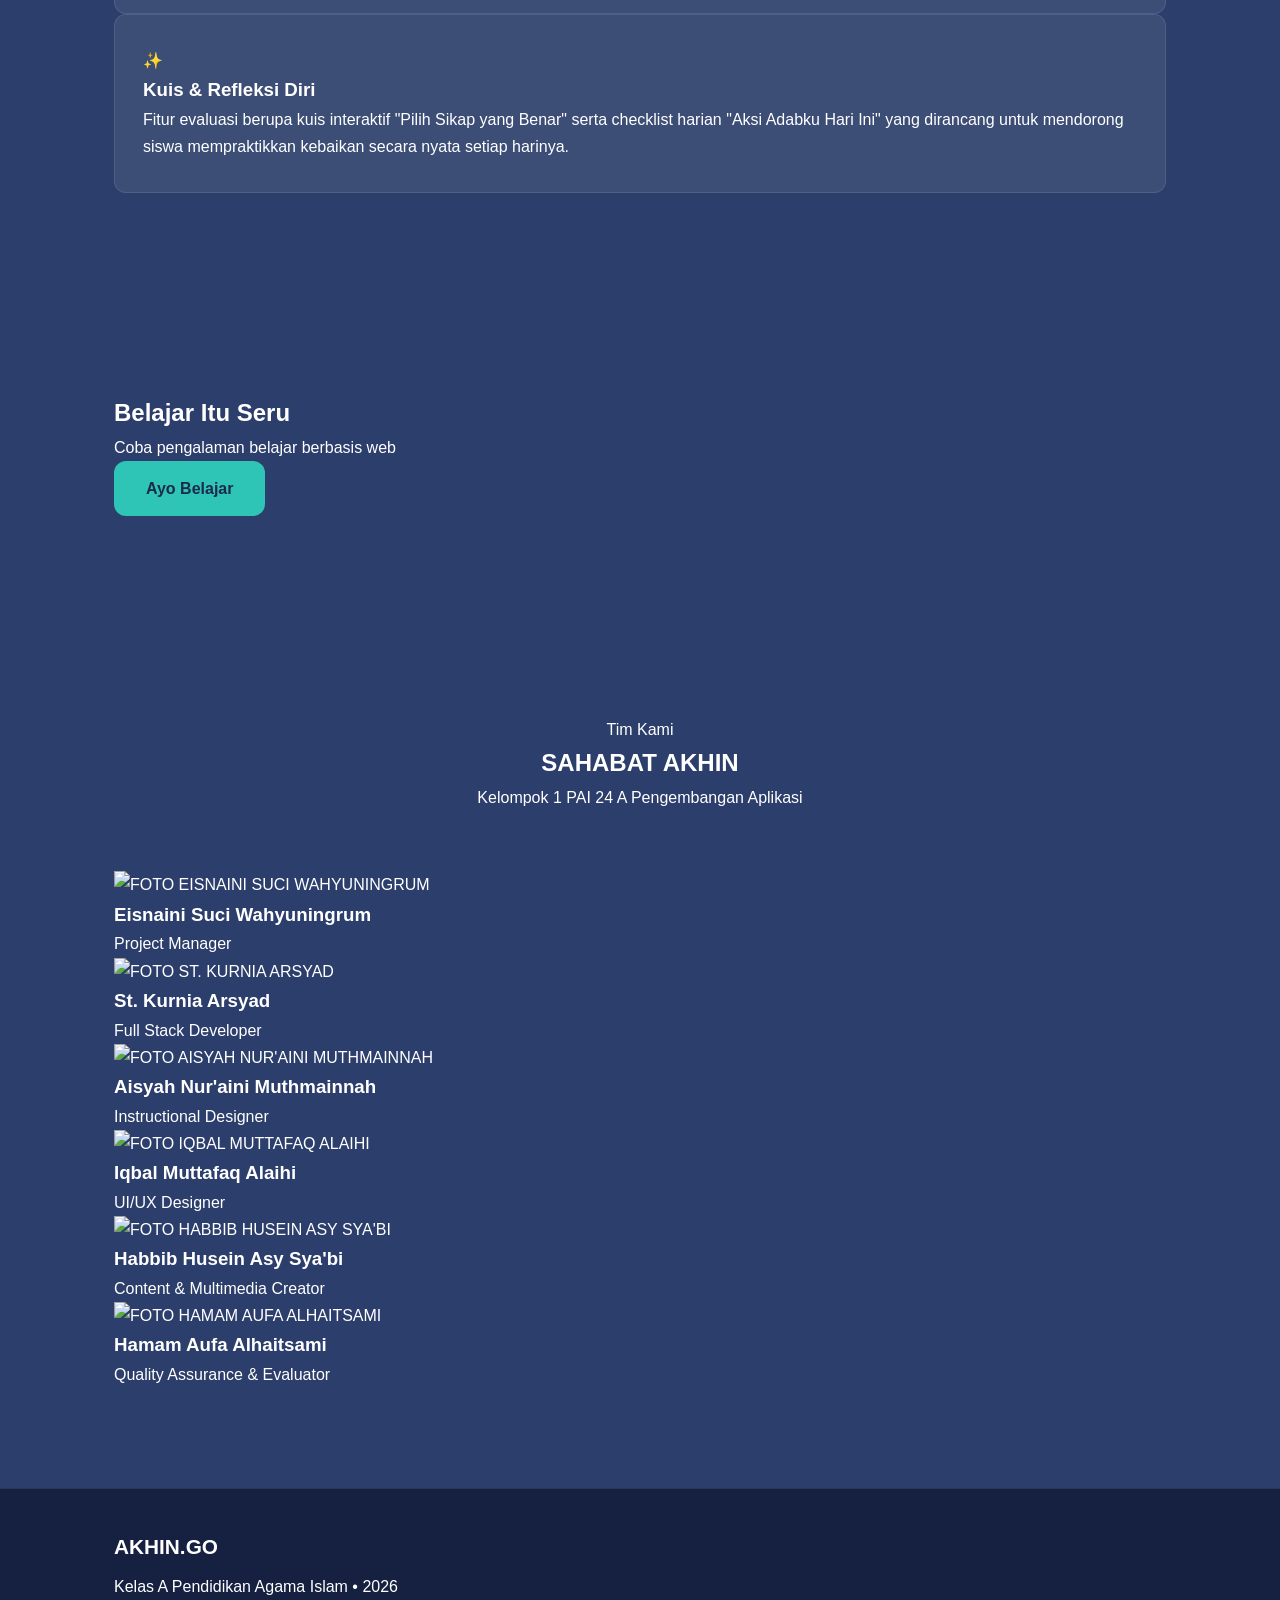
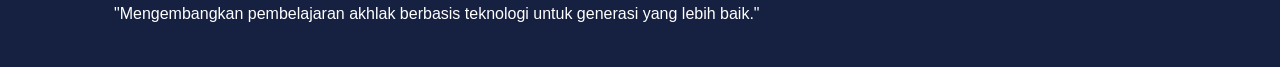
==== commit 4d597685: "Update index.html" ====
--- a/index.html
+++ b/index.html
@@ -1,282 +1,236 @@
 <!DOCTYPE html>
 <html lang="id">
 <head>
-    <meta charset="UTF-8">
-    <meta name="viewport" content="width=device-width, initial-scale=1.0">
-    <title>AKHIN.GO - Merubah Generasi Modern yang Berakhlak</title>
-    <link rel="stylesheet" href="style.css">
+  <meta charset="UTF-8">
+  <meta name="viewport" content="width=device-width, initial-scale=1.0">
+  <title>AKHIN.GO - Merubah Generasi Modern yang Berakhlak</title>
+  <link rel="stylesheet" href="style.css">
 </head>
 <body>
 
-    <!-- ========== NAVBAR ========== -->
-    <nav class="navbar" id="navbar">
-        <div class="navbar-container">
-            <!-- Logo / Nama Produk -->
-            <a href="#hero" class="navbar-brand">AKHIN<span class="dot">.GO</span></a>
-
-            <!-- Tombol Hamburger (hanya muncul di mobile) -->
-            <button class="hamburger" id="hamburger" aria-label="Toggle menu">
-                <span></span>
-                <span></span>
-                <span></span>
-            </button>
-
-            <!-- Menu Navigasi -->
-            <ul class="nav-menu" id="navMenu">
-                <li><a href="#hero" class="nav-link">Beranda</a></li>
-                <li><a href="#masalah" class="nav-link">Masalah</a></li>
-                <li><a href="#solusi" class="nav-link">Solusi</a></li>
-                <li><a href="#fitur" class="nav-link">Fitur</a></li>
-                <li><a href="#akses" class="nav-link">Akses</a></li>
-                <li><a href="#tim" class="nav-link">Tim</a></li>
-            </ul>
-        </div>
-    </nav>
-
-    <!-- ========== HERO SECTION ========== -->
-    <section class="hero" id="hero">
-        <div class="container hero-flex">
-            <!-- Kolom Kiri: Teks -->
-            <div class="hero-text animate-on-scroll">
-                <p class="hero-badge">Pembelajaran Akhlak Digital</p>
-                <h1 class="hero-title">AKHIN<span class="dot">.GO</span></h1>
-                <p class="hero-tagline">Merubah generasi modern yang berakhlak sesuai akhlak nabi</p>
-                <p class="hero-desc">Akhin Go merupakan sebuah aplikasi pembelajaran yang membahas dan berfokus pada pendidikan akhlak dan ditujukan untuk siswa SD.</p>
-                <a href="belajar.html" class="btn btn-primary">Ayo Belajar</a>
-            </div>
-            <!-- Kolom Kanan: Gambar -->
-            <div class="hero-image animate-on-scroll">
-                <img
-                    src="https://i.ibb.co.com/Q3DPNBHP/Gemini-Generated-Image-gcoyb3gcoyb3gcoy.png"
-                    alt="GAMBAR LAYAR AKHIN GO"
-                    class="hero-img"
-                    onerror="this.parentElement.innerHTML='<div class=\'img-fallback\'>Gambar belum ditambahkan</div>'"
-                >
-            </div>
-        </div>
-    </section>
-
-    <!-- ========== MASALAH SECTION ========== -->
-    <section class="section" id="masalah">
-        <div class="container">
-            <div class="section-header animate-on-scroll">
-                <h2 class="section-title">Kurangnya Pembelajaran Akhlak yang Menarik di Era Digital</h2>
-                <p class="section-subtitle">Pembelajaran akhlak seringkali kurang menarik dan tidak interaktif bagi siswa.</p>
-                <p class="section-subtitle"><strong>Target pengguna:</strong> Siswa sekolah dasar</p>
-            </div>
-            <!-- 3 Card Masalah -->
-            <div class="card-grid">
-                <div class="card animate-on-scroll">
-                    <div class="card-icon">
-                        <svg width="40" height="40" viewBox="0 0 24 24" fill="none" stroke="currentColor" stroke-width="2" stroke-linecap="round" stroke-linejoin="round"><path d="M2 3h6a4 4 0 0 1 4 4v14a3 3 0 0 0-3-3H2z"/><path d="M22 3h-6a4 4 0 0 0-4 4v14a3 3 0 0 1 3-3h7z"/></svg>
-                    </div>
-                    <h3 class="card-title">Metode Konvensional</h3>
-                    <p class="card-text">Metode pembelajaran akhlak masih didominasi pendekatan konvensional.</p>
-                </div>
-                <div class="card animate-on-scroll">
-                    <div class="card-icon">
-                        <svg width="40" height="40" viewBox="0 0 24 24" fill="none" stroke="currentColor" stroke-width="2" stroke-linecap="round" stroke-linejoin="round"><rect x="2" y="3" width="20" height="14" rx="2" ry="2"/><line x1="8" y1="21" x2="16" y2="21"/><line x1="12" y1="17" x2="12" y2="21"/></svg>
-                    </div>
-                    <h3 class="card-title">Minim Media Digital</h3>
-                    <p class="card-text">Minimnya media pembelajaran digital yang relevan dan sesuai dengan karakter generasi masa kini.</p>
-                </div>
-                <div class="card animate-on-scroll">
-                    <div class="card-icon">
-                        <svg width="40" height="40" viewBox="0 0 24 24" fill="none" stroke="currentColor" stroke-width="2" stroke-linecap="round" stroke-linejoin="round"><circle cx="12" cy="12" r="10"/><path d="M9.09 9a3 3 0 0 1 5.83 1c0 2-3 3-3 3"/><line x1="12" y1="17" x2="12.01" y2="17"/></svg>
-                    </div>
-                    <h3 class="card-title">Implementasi Rendah</h3>
-                    <p class="card-text">Nilai-nilai akhlak belum terimplementasi secara optimal dalam kehidupan sehari-hari.</p>
-                </div>
-            </div>
-        </div>
-    </section>
-
-    <!-- ========== SOLUSI SECTION ========== -->
-    <section class="section section-alt" id="solusi">
-        <div class="container">
-            <div class="section-header animate-on-scroll">
-                <h2 class="section-title">Akhin GO: Solusi Cerdas Pembelajaran Akhlak di Era Digital</h2>
-                <p class="section-subtitle">Akhin.go hadir sebagai inovasi pembelajaran akhlak berbasis teknologi yang dirancang interaktif, modern, dan menyenangkan, membantu siswa memahami serta meneladani akhlak Rasulullah SAW dengan cara yang lebih relevan dengan dunia digital saat ini.</p>
-            </div>
-            <div class="solusi-flex">
-                <!-- Kolom Kiri: Cara Kerja + Manfaat -->
-                <div class="solusi-text animate-on-scroll">
-                    <h3 class="solusi-subtitle">Cara Kerja</h3>
-                    <p class="solusi-desc">Melalui Akhin.go, pengguna akan merasakan pengalaman belajar yang tidak membosankan: mulai dari mempelajari modul interaktif, menyaksikan video edukatif, bermain game edukatif, hingga mengerjakan kuis reflektif yang membantu menghubungkan materi dengan kehidupan nyata.</p>
-                    <h3 class="solusi-subtitle">Manfaat</h3>
-                    <ul class="manfaat-list">
-                        <li>Belajar akhlak jadi lebih seru dan mudah dipahami</li>
-                        <li>Mendorong perubahan perilaku nyata dalam kehidupan sehari-hari</li>
-                        <li>Menjadi solusi praktis bagi pendidik dalam menghadirkan pembelajaran digital</li>
-                    </ul>
-                </div>
-                <!-- Kolom Kanan: Gambar -->
-                <div class="solusi-image animate-on-scroll">
-                    <img
-                        src="https://i.ibb.co.com/bRK1GNCn/Gemini-Generated-Image-wjnzffwjnzffwjnz.png"
-                        alt="GAMBAR_MANFAAT"
-                        class="solusi-img"
-                        onerror="this.parentElement.innerHTML='<div class=\'img-fallback\'>Gambar belum ditambahkan</div>'"
-                    >
-                </div>
-            </div>
-        </div>
-    </section>
-
-    <!-- ========== FITUR SECTION ========== -->
-    <section class="section" id="fitur">
-        <div class="container">
-            <div class="section-header animate-on-scroll">
-                <h2 class="section-title">Fitur Unggulan Akhin.go yang Membuat Belajar Akhlak Jadi Lebih Hidup</h2>
-                <p class="section-subtitle">AKHIN GO mengajak siswa menjelajahi indahnya adab Islam melalui pengalaman belajar yang interaktif dan menyenangkan. Dirancang khusus untuk memandu anak-anak mempraktikkan akhlak terpuji mulai dari rumah, sekolah, hingga lingkungan sekitar dengan cara yang aplikatif.</p>
-            </div>
-            <!-- Grid 2x2 Fitur -->
-            <div class="card-grid card-grid-2x2">
-                <div class="card card-feature animate-on-scroll">
-                    <div class="card-icon">
-                        <svg width="40" height="40" viewBox="0 0 24 24" fill="none" stroke="currentColor" stroke-width="2" stroke-linecap="round" stroke-linejoin="round"><path d="M4 19.5A2.5 2.5 0 0 1 6.5 17H20"/><path d="M6.5 2H20v20H6.5A2.5 2.5 0 0 1 4 19.5v-15A2.5 2.5 0 0 1 6.5 2z"/></svg>
-                    </div>
-                    <h3 class="card-title">Modul Adab Tematik</h3>
-                    <p class="card-text">Materi pembelajaran adab sehari-hari yang dikemas rapi, mulai dari Birrul Walidain (berbakti kepada orang tua), menghormati guru dan teman, hingga menjaga kebersihan lingkungan agar mudah dipahami oleh siswa.</p>
-                </div>
-                <div class="card card-feature animate-on-scroll">
-                    <div class="card-icon">
-                        <svg width="40" height="40" viewBox="0 0 24 24" fill="none" stroke="currentColor" stroke-width="2" stroke-linecap="round" stroke-linejoin="round"><polygon points="23 7 16 12 23 17 23 7"/><rect x="1" y="5" width="15" height="14" rx="2" ry="2"/></svg>
-                    </div>
-                    <h3 class="card-title">Video Animasi</h3>
-                    <p class="card-text">Sajian video animasi pendek yang memberikan contoh visual teladan akhlak yang baik, seperti animasi merespons panggilan ibu, skenario berbagi dengan teman, hingga aksi menyayangi hewan di lingkungan sekitar.</p>
-                </div>
-                <div class="card card-feature animate-on-scroll">
-                    <div class="card-icon">
-                        <svg width="40" height="40" viewBox="0 0 24 24" fill="none" stroke="currentColor" stroke-width="2" stroke-linecap="round" stroke-linejoin="round"><rect x="2" y="2" width="20" height="20" rx="5" ry="5"/><path d="M16 11.37A4 4 0 1 1 12.63 8 4 4 0 0 1 16 11.37z"/><line x1="17.5" y1="6.5" x2="17.51" y2="6.5"/></svg>
-                    </div>
-                    <h3 class="card-title">Game Edukatif Interaktif</h3>
-                    <p class="card-text">Belajar adab menjadi lebih asyik melalui permainan interaktif, seperti game menjodohkan situasi di sekolah dengan perilaku santun yang tepat untuk melatih kepekaan sosial dan respon positif siswa.</p>
-                </div>
-                <div class="card card-feature animate-on-scroll">
-                    <div class="card-icon">
-                        <svg width="40" height="40" viewBox="0 0 24 24" fill="none" stroke="currentColor" stroke-width="2" stroke-linecap="round" stroke-linejoin="round"><path d="M14 2H6a2 2 0 0 0-2 2v16a2 2 0 0 0 2 2h12a2 2 0 0 0 2-2V8z"/><polyline points="14 2 14 8 20 8"/><line x1="16" y1="13" x2="8" y2="13"/><line x1="16" y1="17" x2="8" y2="17"/></svg>
-                    </div>
-                    <h3 class="card-title">Kuis & Refleksi Diri</h3>
-                    <p class="card-text">Fitur evaluasi berupa kuis interaktif "Pilih Sikap yang Benar" serta checklist harian "Aksi Adabku Hari Ini" yang dirancang untuk mendorong siswa mempraktikkan kebaikan secara nyata setiap harinya.</p>
-                </div>
-            </div>
-        </div>
-    </section>
-
-    <!-- ========== AKSES PRODUK / DEMO SECTION ========== -->
-    <section class="section section-akses" id="akses">
-        <div class="container">
-            <div class="akses-box animate-on-scroll">
-                <h2 class="akses-title">Belajar Itu Seru</h2>
-                <p class="akses-desc">Coba pengalaman belajar berbasis web</p>
-                <a href="belajar.html" class="btn btn-primary btn-lg">Ayo Belajar</a>
-            </div>
-        </div>
-    </section>
-
-    <!-- ========== TIM SECTION ========== -->
-    <section class="section section-alt" id="tim">
-        <div class="container">
-            <div class="section-header animate-on-scroll">
-                <h2 class="section-title">SAHABAT AKHIN</h2>
-                <p class="section-subtitle">Kelompok 1 PAI 24 A Pengembangan Aplikasi</p>
-            </div>
-            <!-- Grid Anggota Tim -->
-            <div class="tim-grid">
-                <!-- Anggota 1 -->
-                <div class="tim-card animate-on-scroll">
-                    <div class="tim-photo">
-                        <img
-                            src="https://i.ibb.co.com/9kpKrzXV/Whats-App-Image-2026-04-28-at-19-47-34.jpg"
-                            alt="FOTO EISNAINI SUCI WAHYUNINGRUM"
-                            class="tim-img"
-                            onerror="this.parentElement.innerHTML='<div class=\'img-fallback img-fallback-circle\'>Foto</div>'"
-                        >
-                    </div>
-                    <h3 class="tim-name">Eisnaini Suci Wahyuningrum</h3>
-                    <p class="tim-role">Project Manager</p>
-                </div>
-                <!-- Anggota 2 -->
-                <div class="tim-card animate-on-scroll">
-                    <div class="tim-photo">
-                        <img
-                            src="https://i.ibb.co.com/CsWjSHGQ/Whats-App-Image-2026-04-28-at-19-38-56.jpg"
-                            alt="FOTO ST. KURNIA ARSYAD"
-                            class="tim-img"
-                            onerror="this.parentElement.innerHTML='<div class=\'img-fallback img-fallback-circle\'>Foto</div>'"
-                        >
-                    </div>
-                    <h3 class="tim-name">St. Kurnia Arsyad</h3>
-                    <p class="tim-role">Full Stack Developer</p>
-                </div>
-                <!-- Anggota 3 -->
-                <div class="tim-card animate-on-scroll">
-                    <div class="tim-photo">
-                        <img
-                            src="https://i.ibb.co.com/0SQ0tby/Whats-App-Image-2026-04-28-at-19-42-47.jpg"
-                            alt="FOTO AISYAH NUR'AINI MUTHMAINNAH"
-                            class="tim-img"
-                            onerror="this.parentElement.innerHTML='<div class=\'img-fallback img-fallback-circle\'>Foto</div>'"
-                        >
-                    </div>
-                    <h3 class="tim-name">Aisyah Nur'aini Muthmainnah</h3>
-                    <p class="tim-role">Instructional Designer</p>
-                </div>
-                <!-- Anggota 4 -->
-                <div class="tim-card animate-on-scroll">
-                    <div class="tim-photo">
-                        <img
-                            src="https://i.ibb.co.com/847V5Qkr/Whats-App-Image-2026-04-28-at-19-41-24.jpg"
-                            alt="FOTO IQBAL MUTTAFAQ ALAIHI"
-                            class="tim-img"
-                            onerror="this.parentElement.innerHTML='<div class=\'img-fallback img-fallback-circle\'>Foto</div>'"
-                        >
-                    </div>
-                    <h3 class="tim-name">Iqbal Muttafaq Alaihi</h3>
-                    <p class="tim-role">UI/UX Designer</p>
-                </div>
-                <!-- Anggota 5 -->
-                <div class="tim-card animate-on-scroll">
-                    <div class="tim-photo">
-                        <img
-                            src="https://i.ibb.co.com/bgrf1XT9/Whats-App-Image-2026-04-28-at-19-38-16.jpg"
-                            alt="FOTO HABBIB HUSEIN ASY SYA'BI"
-                            class="tim-img"
-                            onerror="this.parentElement.innerHTML='<div class=\'img-fallback img-fallback-circle\'>Foto</div>'"
-                        >
-                    </div>
-                    <h3 class="tim-name">Habib Husein Asy Sya'bi</h3>
-                    <p class="tim-role">Content & Multimedia Creator</p>
-                </div>
-                <!-- Anggota 6 -->
-                <div class="tim-card animate-on-scroll">
-                    <div class="tim-photo">
-                        <img
-                            src="https://i.ibb.co.com/TQWRnK3/Whats-App-Image-2026-04-28-at-19-38-28.jpg"
-                            alt="FOTO HAMAM AUFA ALHAITSAMI"
-                            class="tim-img"
-                            onerror="this.parentElement.innerHTML='<div class=\'img-fallback img-fallback-circle\'>Foto</div>'"
-                        >
-                    </div>
-                    <h3 class="tim-name">Hamam Aufa Alhaitsami</h3>
-                    <p class="tim-role">Quality Assurance (QA) & Evaluator</p>
-                </div>
-            </div>
-        </div>
-    </section>
-
-    <!-- ========== FOOTER ========== -->
-    <footer class="footer">
-        <div class="container">
-            <div class="footer-content">
-                <p class="footer-brand">AKHIN<span class="dot">.GO</span></p>
-                <p class="footer-info">Kelas A Pendidikan Agama Islam &bull; 2026</p>
-                <p class="footer-tagline">Mengembangkan pembelajaran akhlak berbasis teknologi untuk generasi yang lebih baik.</p>
-            </div>
-        </div>
-    </footer>
-
-    <script src="script.js"></script>
+  <!-- ==================== NAVBAR ==================== -->
+  <nav class="navbar" id="navbar">
+    <div class="container nav-inner">
+      <a href="#beranda" class="nav-logo">AKHIN<span class="nav-logo-dot">.</span>GO</a>
+      <ul class="nav-menu" id="navMenu">
+        <li><a href="#beranda" class="nav-link active">Beranda</a></li>
+        <li><a href="#masalah" class="nav-link">Masalah</a></li>
+        <li><a href="#solusi" class="nav-link">Solusi</a></li>
+        <li><a href="#fitur" class="nav-link">Fitur</a></li>
+        <li><a href="#akses" class="nav-link">Akses</a></li>
+        <li><a href="#tim" class="nav-link">Tim</a></li>
+      </ul>
+      <button class="hamburger" id="hamburger" aria-label="Buka menu">
+        <span></span><span></span><span></span>
+      </button>
+    </div>
+  </nav>
+
+  <main>
+
+    <!-- ==================== HERO ==================== -->
+    <section class="hero" id="beranda">
+      <!-- Dekorasi lingkaran gradien di belakang -->
+      <div class="hero-deco"></div>
+      <div class="container hero-inner">
+        <div class="hero-text">
+          <span class="hero-badge">&#9679; Pembelajaran Akhlak Digital</span>
+          <h1>Merubah Generasi Modern yang Berakhlak Sesuai Akhlak Nabi</h1>
+          <p class="hero-desc">Akhin Go merupakan sebuah aplikasi pembelajaran yang membahas dan berfokus pada pendidikan akhlak dan ditujukan untuk siswa SD.</p>
+          <div class="hero-actions">
+            <a href="#akses" class="btn btn-primary">Mulai Belajar</a>
+            <a href="#masalah" class="btn btn-outline">Pelajari Lebih</a>
+          </div>
+        </div>
+        <div class="hero-image">
+          <img src="https://i.ibb.co.com/TdTb6zH/Screenshot-2026-05-16-214649.png" alt="Tampilan Aplikasi AKHIN.GO">
+        </div>
+      </div>
+      <!-- Gradasi transisi ke section berikutnya -->
+      <div class="hero-fade"></div>
+    </section>
+
+    <!-- ==================== MASALAH ==================== -->
+    <section class="section section-light" id="masalah">
+      <div class="container">
+        <div class="section-header reveal">
+          <span class="section-tag">Tantangan</span>
+          <h2>Kurangnya Pembelajaran Akhlak yang Menarik di Era Digital</h2>
+          <p>Pembelajaran akhlak seringkali kurang menarik dan tidak interaktif bagi siswa.</p>
+          <p class="section-target">Target pengguna: <strong>Siswa Sekolah Dasar</strong></p>
+        </div>
+        <div class="card-grid-3 reveal">
+          <div class="card card-accent">
+            <div class="card-num">01</div>
+            <h3>Metode Konvensional</h3>
+            <p>Metode pembelajaran akhlak masih didominasi pendekatan konvensional yang kurang melibatkan siswa secara aktif.</p>
+          </div>
+          <div class="card card-accent">
+            <div class="card-num">02</div>
+            <h3>Minim Media Digital</h3>
+            <p>Minimnya media pembelajaran digital yang relevan dan sesuai dengan karakter generasi masa kini.</p>
+          </div>
+          <div class="card card-accent">
+            <div class="card-num">03</div>
+            <h3>Implementasi Rendah</h3>
+            <p>Nilai-nilai akhlak belum terimplementasi secara optimal dalam kehidupan sehari-hari siswa.</p>
+          </div>
+        </div>
+      </div>
+    </section>
+
+    <!-- ==================== SOLUSI ==================== -->
+    <section class="section section-dark" id="solusi">
+      <div class="container">
+        <div class="section-header reveal">
+          <span class="section-tag section-tag-light">Solusi Kami</span>
+          <h2>Akhin GO: Solusi Cerdas Pembelajaran Akhlak di Era Digital</h2>
+        </div>
+        <div class="solusi-row reveal">
+          <div class="solusi-text">
+            <p>Akhin.go hadir sebagai inovasi pembelajaran akhlak berbasis teknologi yang dirancang interaktif, modern, dan menyenangkan, membantu siswa memahami serta meneladani akhlak Rasulullah SAW dengan cara yang lebih relevan dengan dunia digital saat ini.</p>
+            <div class="solusi-highlight">
+              <p>Melalui Akhin.go, pengguna akan merasakan pengalaman belajar yang tidak membosankan: mulai dari mempelajari modul interaktif, menyaksikan video edukatif, bermain game edukatif, hingga mengerjakan kuis reflektif yang membantu menghubungkan materi dengan kehidupan nyata.</p>
+            </div>
+          </div>
+          <div class="solusi-image">
+            <img src="https://i.ibb.co.com/bRK1GNCn/Gemini-Generated-Image-wjnzffwjnzffwjnz.png" alt="GAMBAR_MANFAAT">
+          </div>
+        </div>
+        <div class="benefit-grid reveal">
+          <div class="benefit-item">
+            <div class="benefit-icon">&#10003;</div>
+            <p>Belajar akhlak jadi lebih seru dan mudah dipahami</p>
+          </div>
+          <div class="benefit-item">
+            <div class="benefit-icon">&#10003;</div>
+            <p>Mendorong perubahan perilaku nyata dalam kehidupan sehari-hari</p>
+          </div>
+          <div class="benefit-item">
+            <div class="benefit-icon">&#10003;</div>
+            <p>Menjadi solusi praktis bagi pendidik dalam menghadirkan pembelajaran digital</p>
+          </div>
+        </div>
+      </div>
+    </section>
+
+    <!-- ==================== FITUR ==================== -->
+    <section class="section section-light" id="fitur">
+      <div class="container">
+        <div class="section-header reveal">
+          <span class="section-tag">Fitur Unggulan</span>
+          <h2>Membuat Belajar Akhlak Jadi Lebih Hidup</h2>
+          <p>AKHIN GO mengajak siswa menjelajahi indahnya adab Islam melalui pengalaman belajar yang interaktif dan menyenangkan. Dirancang khusus untuk memandu anak-anak mempraktikkan akhlak terpuji mulai dari rumah, sekolah, hingga lingkungan sekitar dengan cara yang aplikatif.</p>
+        </div>
+        <div class="card-grid-2 reveal">
+          <div class="card card-feature">
+            <div class="feature-emoji">&#128218;</div>
+            <h3>Modul Adab Tematik</h3>
+            <p>Materi pembelajaran adab sehari-hari yang dikemas rapi, mulai dari Birrul Walidain (berbakti kepada orang tua), menghormati guru dan teman, hingga menjaga kebersihan lingkungan agar mudah dipahami oleh siswa.</p>
+          </div>
+          <div class="card card-feature">
+            <div class="feature-emoji">&#127916;</div>
+            <h3>Video Animasi</h3>
+            <p>Sajian video animasi pendek yang memberikan contoh visual teladan akhlak yang baik, seperti animasi merespons panggilan ibu, skenario berbagi dengan teman, hingga aksi menyayangi hewan di lingkungan sekitar.</p>
+          </div>
+          <div class="card card-feature">
+            <div class="feature-emoji">&#127918;</div>
+            <h3>Game Edukatif Interaktif</h3>
+            <p>Belajar adab menjadi lebih asyik melalui permainan interaktif, seperti game menjodohkan situasi di sekolah dengan perilaku santun yang tepat untuk melatih kepekaan sosial dan respon positif siswa.</p>
+          </div>
+          <div class="card card-feature">
+            <div class="feature-emoji">&#10024;</div>
+            <h3>Kuis & Refleksi Diri</h3>
+            <p>Fitur evaluasi berupa kuis interaktif "Pilih Sikap yang Benar" serta checklist harian "Aksi Adabku Hari Ini" yang dirancang untuk mendorong siswa mempraktikkan kebaikan secara nyata setiap harinya.</p>
+          </div>
+        </div>
+      </div>
+    </section>
+
+    <!-- ==================== AKSES / DEMO ==================== -->
+    <section class="section section-cta" id="akses">
+      <div class="cta-deco cta-deco-1"></div>
+      <div class="cta-deco cta-deco-2"></div>
+      <div class="container cta-inner reveal">
+        <h2>Belajar Itu Seru</h2>
+        <p>Coba pengalaman belajar berbasis web</p>
+        <a href="belajar.html" class="btn btn-primary btn-big">Ayo Belajar</a>
+      </div>
+    </section>
+
+    <!-- ==================== TIM ==================== -->
+    <section class="section section-light" id="tim">
+      <div class="container">
+        <div class="section-header reveal">
+          <span class="section-tag">Tim Kami</span>
+          <h2>SAHABAT AKHIN</h2>
+          <p>Kelompok 1 PAI 24 A Pengembangan Aplikasi</p>
+        </div>
+        <div class="team-grid reveal">
+
+          <div class="team-card">
+            <div class="team-photo">
+              <img src="https://i.ibb.co.com/9kpKrzXV/Whats-App-Image-2026-04-28-at-19-47-34.jpg" alt="FOTO EISNAINI SUCI WAHYUNINGRUM">
+            </div>
+            <h3>Eisnaini Suci Wahyuningrum</h3>
+            <span class="team-role">Project Manager</span>
+          </div>
+
+          <div class="team-card">
+            <div class="team-photo">
+              <img src="https://i.ibb.co.com/CsWjSHGQ/Whats-App-Image-2026-04-28-at-19-38-56.jpg" alt="FOTO ST. KURNIA ARSYAD">
+            </div>
+            <h3>St. Kurnia Arsyad</h3>
+            <span class="team-role">Full Stack Developer</span>
+          </div>
+
+          <div class="team-card">
+            <div class="team-photo">
+              <img src="https://i.ibb.co.com/0SQ0tby/Whats-App-Image-2026-04-28-at-19-42-47.jpg" alt="FOTO AISYAH NUR'AINI MUTHMAINNAH">
+            </div>
+            <h3>Aisyah Nur'aini Muthmainnah</h3>
+            <span class="team-role">Instructional Designer</span>
+          </div>
+
+          <div class="team-card">
+            <div class="team-photo">
+              <img src="https://i.ibb.co.com/847V5Qkr/Whats-App-Image-2026-04-28-at-19-41-24.jpg" alt="FOTO IQBAL MUTTAFAQ ALAIHI">
+            </div>
+            <h3>Iqbal Muttafaq Alaihi</h3>
+            <span class="team-role">UI/UX Designer</span>
+          </div>
+
+          <div class="team-card">
+            <div class="team-photo">
+              <img src="https://i.ibb.co.com/bgrf1XT9/Whats-App-Image-2026-04-28-at-19-38-16.jpg" alt="FOTO HABBIB HUSEIN ASY SYA'BI">
+            </div>
+            <h3>Habbib Husein Asy Sya'bi</h3>
+            <span class="team-role">Content & Multimedia Creator</span>
+          </div>
+
+          <div class="team-card">
+            <div class="team-photo">
+              <img src="https://i.ibb.co.com/TQWRnK3/Whats-App-Image-2026-04-28-at-19-38-28.jpg" alt="FOTO HAMAM AUFA ALHAITSAMI">
+            </div>
+            <h3>Hamam Aufa Alhaitsami</h3>
+            <span class="team-role">Quality Assurance & Evaluator</span>
+          </div>
+
+        </div>
+      </div>
+    </section>
+
+  </main>
+
+  <!-- ==================== FOOTER ==================== -->
+  <footer class="footer">
+    <div class="container footer-inner">
+      <p class="footer-brand">AKHIN<span class="nav-logo-dot">.</span>GO</p>
+      <p>Kelas A Pendidikan Agama Islam &bull; 2026</p>
+      <p class="footer-quote">"Mengembangkan pembelajaran akhlak berbasis teknologi untuk generasi yang lebih baik."</p>
+    </div>
+  </footer>
+
+  <script src="script.js"></script>
 </body>
-</html>+</html>
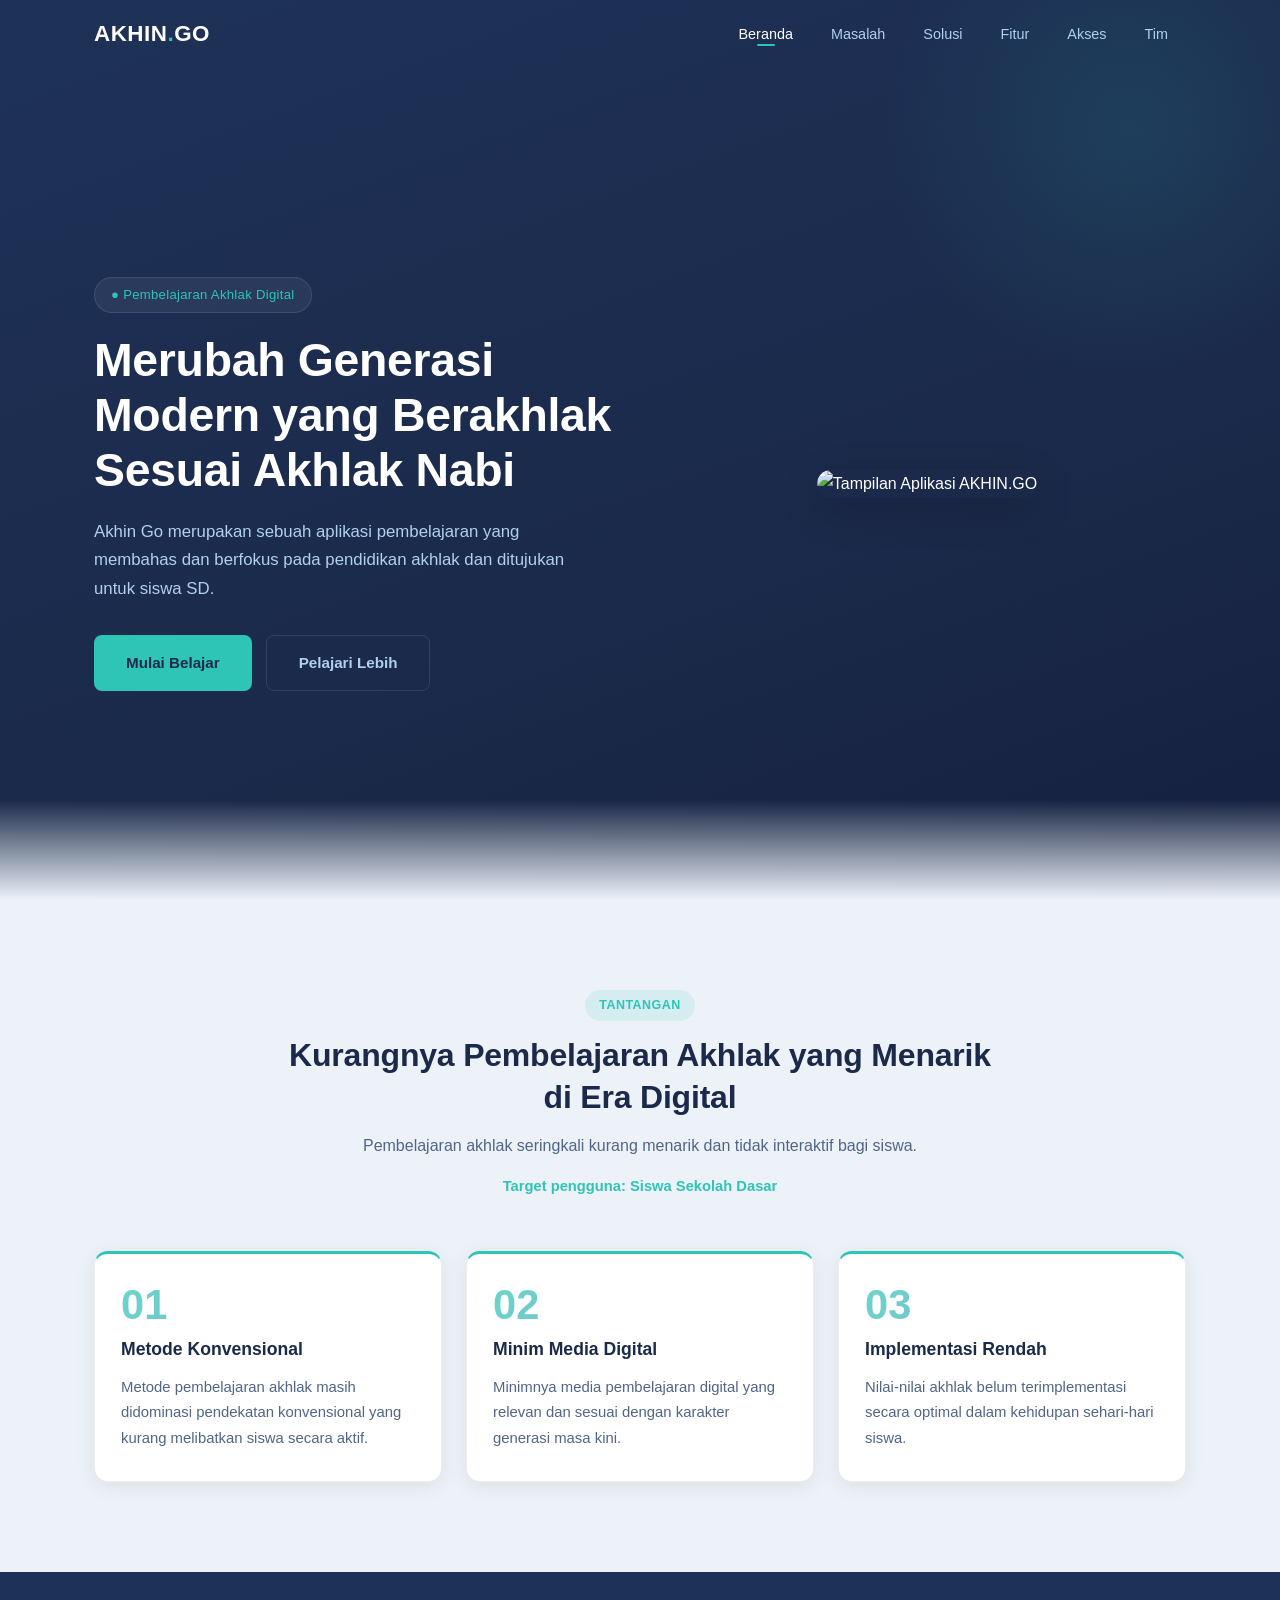
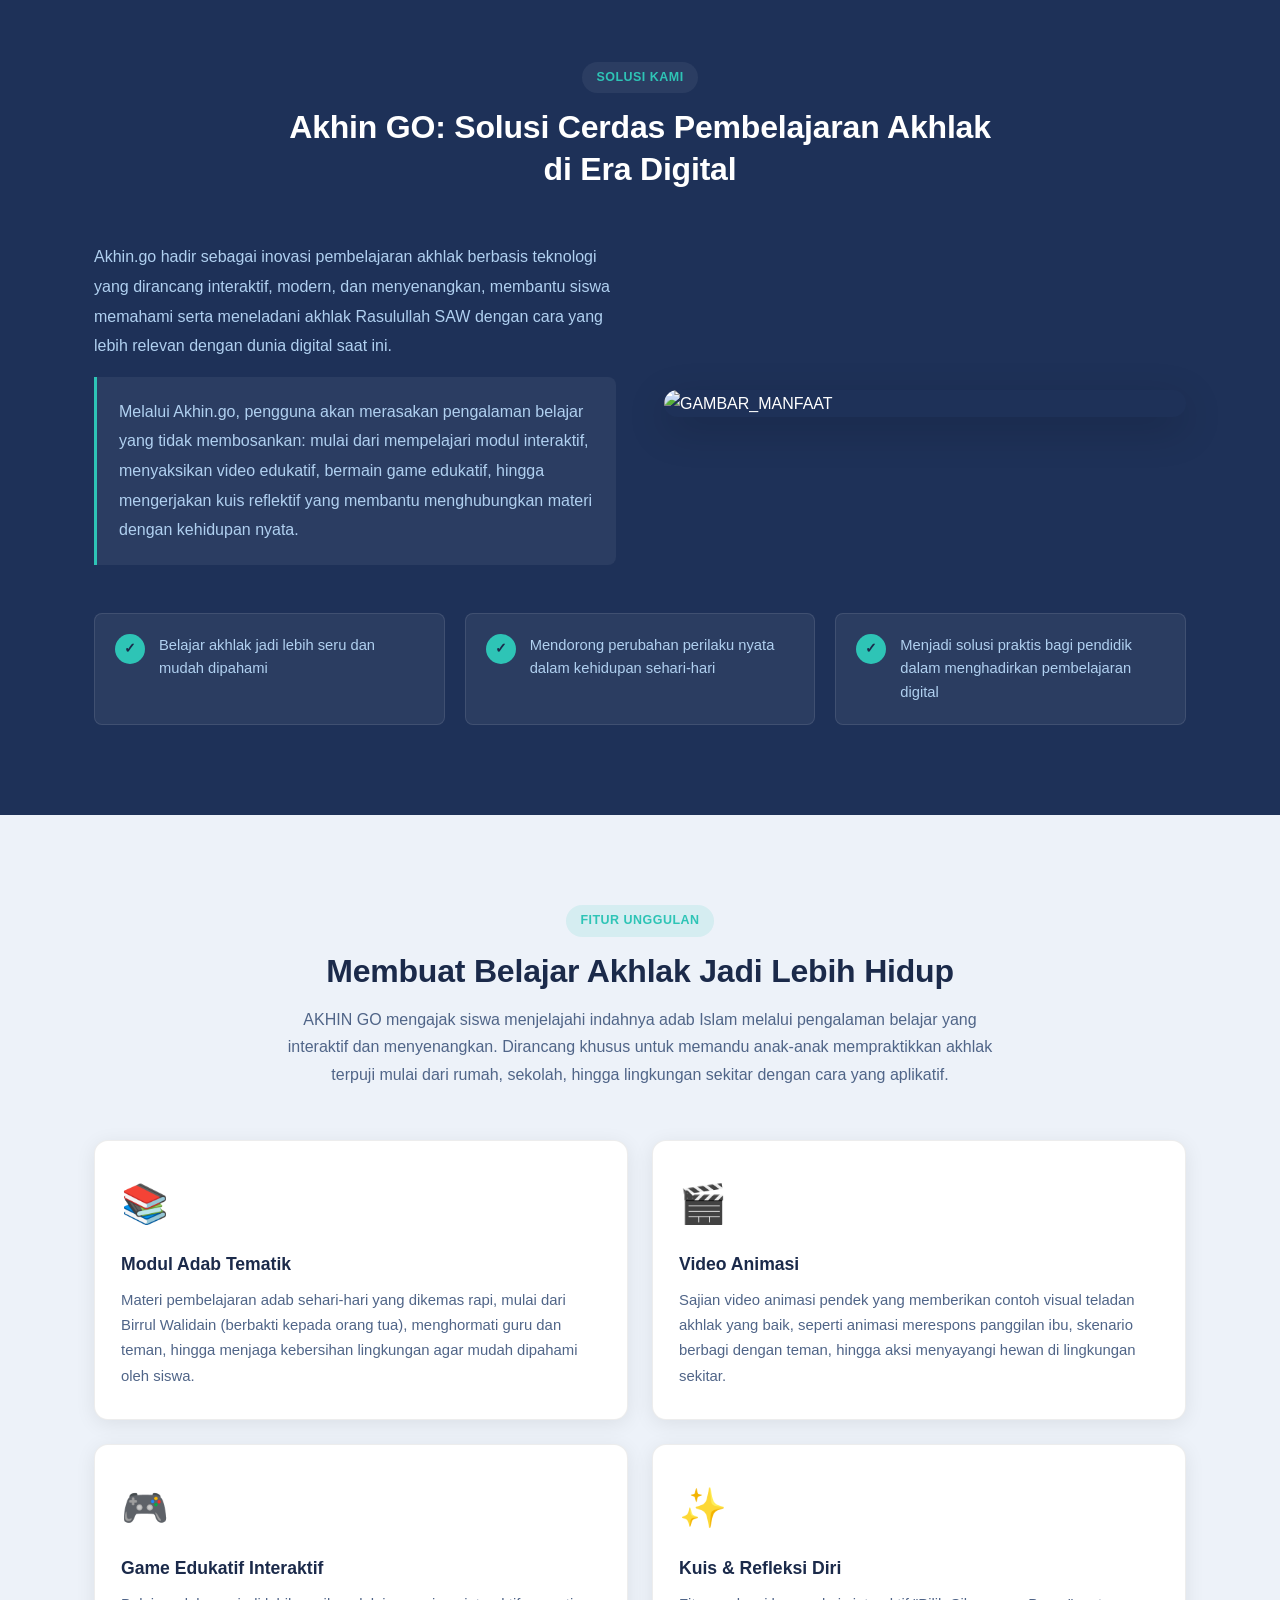
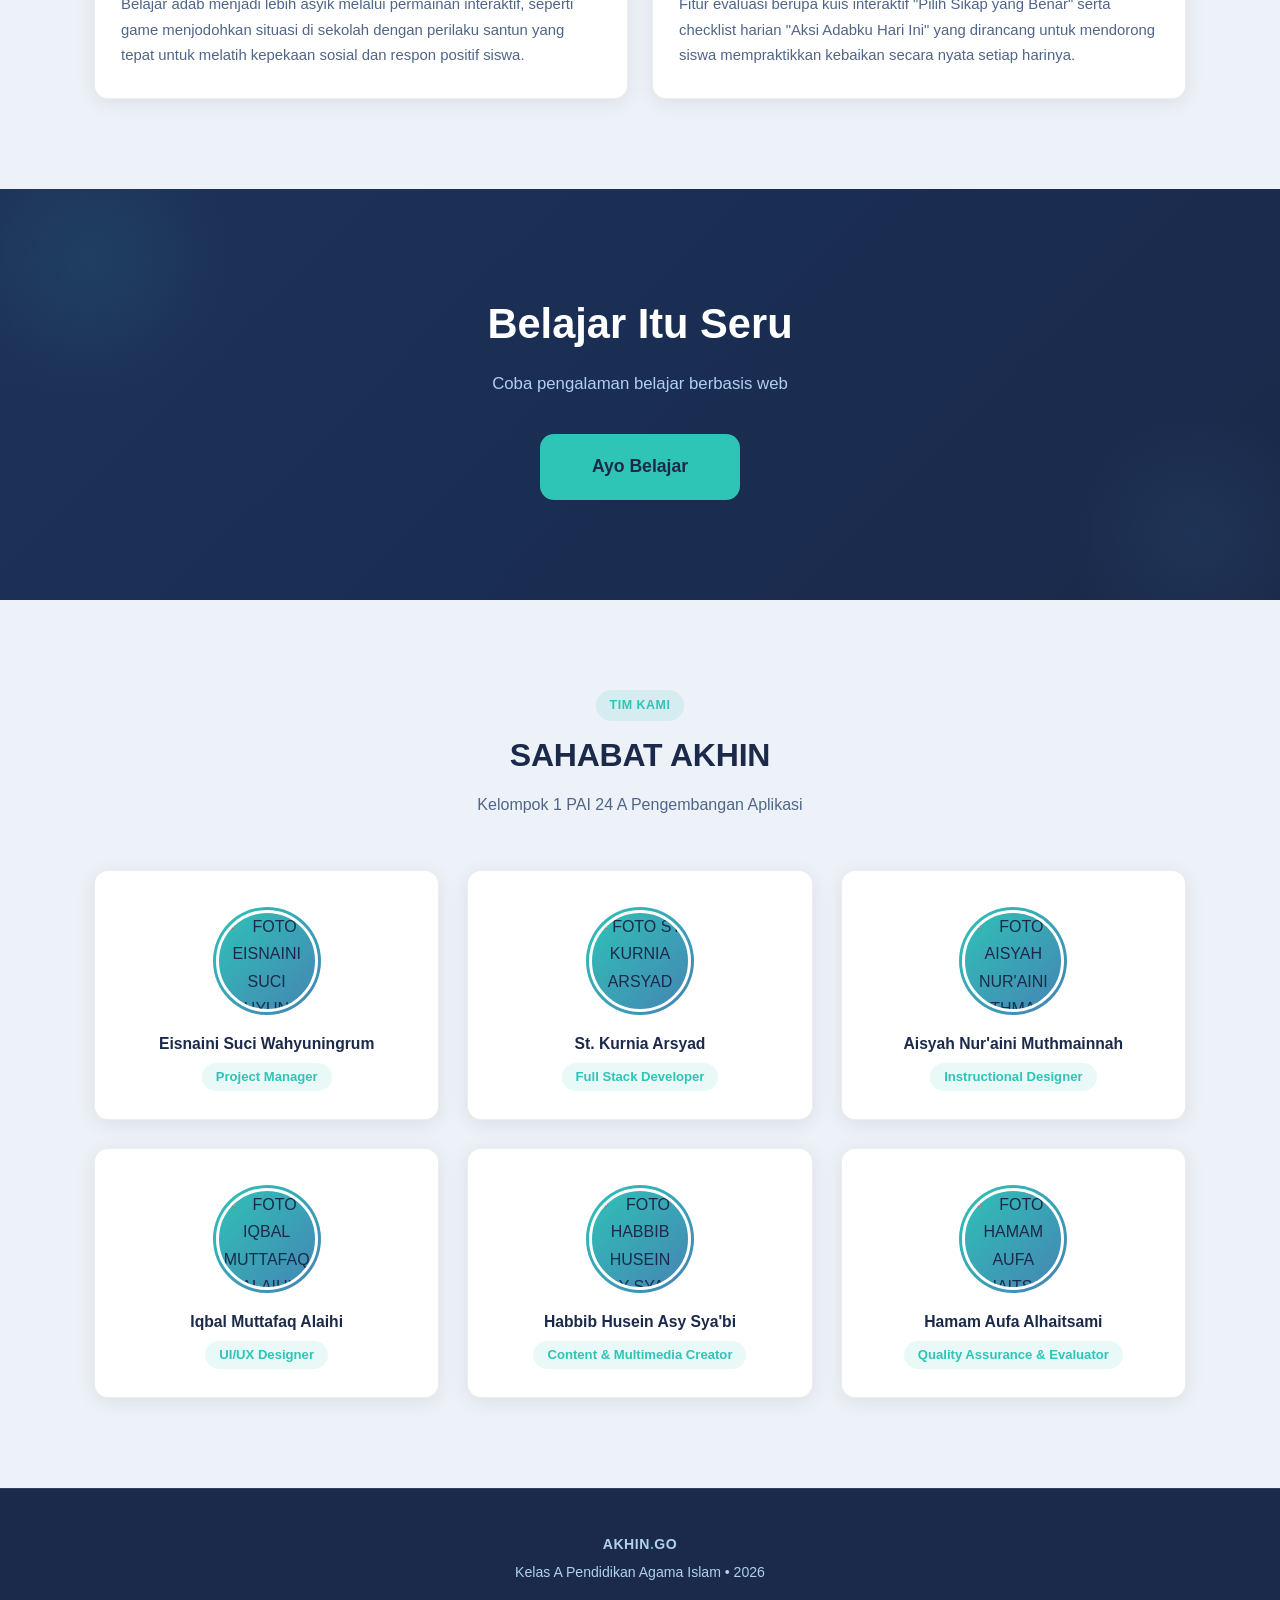
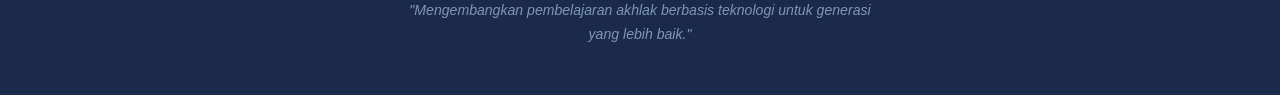
==== commit 3a9ffb25: "Update index.html" ====
--- a/index.html
+++ b/index.html
@@ -30,7 +30,6 @@
 
     <!-- ==================== HERO ==================== -->
     <section class="hero" id="beranda">
-      <!-- Dekorasi lingkaran gradien di belakang -->
       <div class="hero-deco"></div>
       <div class="container hero-inner">
         <div class="hero-text">
@@ -46,7 +45,6 @@
           <img src="https://i.ibb.co.com/TdTb6zH/Screenshot-2026-05-16-214649.png" alt="Tampilan Aplikasi AKHIN.GO">
         </div>
       </div>
-      <!-- Gradasi transisi ke section berikutnya -->
       <div class="hero-fade"></div>
     </section>
 
@@ -167,7 +165,6 @@
           <p>Kelompok 1 PAI 24 A Pengembangan Aplikasi</p>
         </div>
         <div class="team-grid reveal">
-
           <div class="team-card">
             <div class="team-photo">
               <img src="https://i.ibb.co.com/9kpKrzXV/Whats-App-Image-2026-04-28-at-19-47-34.jpg" alt="FOTO EISNAINI SUCI WAHYUNINGRUM">
@@ -175,7 +172,6 @@
             <h3>Eisnaini Suci Wahyuningrum</h3>
             <span class="team-role">Project Manager</span>
           </div>
-
           <div class="team-card">
             <div class="team-photo">
               <img src="https://i.ibb.co.com/CsWjSHGQ/Whats-App-Image-2026-04-28-at-19-38-56.jpg" alt="FOTO ST. KURNIA ARSYAD">
@@ -183,7 +179,6 @@
             <h3>St. Kurnia Arsyad</h3>
             <span class="team-role">Full Stack Developer</span>
           </div>
-
           <div class="team-card">
             <div class="team-photo">
               <img src="https://i.ibb.co.com/0SQ0tby/Whats-App-Image-2026-04-28-at-19-42-47.jpg" alt="FOTO AISYAH NUR'AINI MUTHMAINNAH">
@@ -191,7 +186,6 @@
             <h3>Aisyah Nur'aini Muthmainnah</h3>
             <span class="team-role">Instructional Designer</span>
           </div>
-
           <div class="team-card">
             <div class="team-photo">
               <img src="https://i.ibb.co.com/847V5Qkr/Whats-App-Image-2026-04-28-at-19-41-24.jpg" alt="FOTO IQBAL MUTTAFAQ ALAIHI">
@@ -199,7 +193,6 @@
             <h3>Iqbal Muttafaq Alaihi</h3>
             <span class="team-role">UI/UX Designer</span>
           </div>
-
           <div class="team-card">
             <div class="team-photo">
               <img src="https://i.ibb.co.com/bgrf1XT9/Whats-App-Image-2026-04-28-at-19-38-16.jpg" alt="FOTO HABBIB HUSEIN ASY SYA'BI">
@@ -207,7 +200,6 @@
             <h3>Habbib Husein Asy Sya'bi</h3>
             <span class="team-role">Content & Multimedia Creator</span>
           </div>
-
           <div class="team-card">
             <div class="team-photo">
               <img src="https://i.ibb.co.com/TQWRnK3/Whats-App-Image-2026-04-28-at-19-38-28.jpg" alt="FOTO HAMAM AUFA ALHAITSAMI">
@@ -215,7 +207,6 @@
             <h3>Hamam Aufa Alhaitsami</h3>
             <span class="team-role">Quality Assurance & Evaluator</span>
           </div>
-
         </div>
       </div>
     </section>
--- a/style.css
+++ b/style.css
@@ -1,704 +1,586 @@
-/* ============================================
+/* ================================================================
    VARIABEL WARNA
-   Ganti nilai di bawah ini sesuai keinginan
-   ============================================ */
+   Ubah warna di bawah ini saja untuk mengganti seluruh tampilan.
+   ================================================================ */
 :root {
-    /* --- WARNA UTAMA --- */
-    --primary: #1B2A4A;          /* Biru navy */
-    --secondary: #2EC4B6;        /* Tosca */
-    --accent: #4682B4;           /* Steel blue */
-
-    /* --- BACKGROUND --- */
-    --bg-main: #2C3E6B;          /* Denim */
-    --bg-section: #1B2A4A;       /* Sama seperti primary */
-    --bg-card: rgba(255, 255, 255, 0.08); /* Abu muda transparan */
-    --bg-alt: #162040;           /* Warna gelap untuk section alternatif */
-
-    /* --- TEKS --- */
-    --text-primary: #FFFFFF;     /* Putih */
-    --text-secondary: #A8C8E8;   /* Light blue */
-    --text-muted: #8899B3;
-
-    /* --- LAINNYA --- */
-    --border-color: rgba(255, 255, 255, 0.1);
-    --shadow: 0 4px 20px rgba(0, 0, 0, 0.3);
-    --radius: 12px;
-    --transition: 0.3s ease;
-
-    /* --- UKURAN --- */
-    --max-width: 1100px;
-}
-
-/* ============================================
-   RESET & BASE
-   ============================================ */
-*,
-*::before,
-*::after {
-    margin: 0;
-    padding: 0;
-    box-sizing: border-box;
-}
-
-html {
-    scroll-behavior: smooth;
-}
-
-body {
-    font-family: -apple-system, BlinkMacSystemFont, 'Segoe UI', Roboto, 'Helvetica Neue', Arial, sans-serif;
-    background-color: var(--bg-main);
-    color: var(--text-primary);
-    line-height: 1.7;
-    overflow-x: hidden;
-}
-
-a {
-    text-decoration: none;
-    color: inherit;
-}
-
-ul {
-    list-style: none;
-}
-
-img {
-    max-width: 100%;
-    display: block;
-}
-
-.container {
-    max-width: var(--max-width);
-    margin: 0 auto;
-    padding: 0 24px;
-}
-
-/* Kelas helper untuk tulisan berwarna accent */
-.dot {
-    color: var(--secondary);
-}
-
-/* ============================================
+  --warna-utama:    #1B2A4A;
+  --warna-sekunder: #2EC4B6;
+  --warna-aksen:    #4682B4;
+  --warna-bg-utama: #1E3158;
+  --warna-bg-card:  #EDF2F9;
+  --warna-teks:     #FFFFFF;
+  --warna-teks-2:   #B0D0F0;
+
+  /* Turunan otomatis — tidak perlu diubah */
+  --warna-utama-soft: #243660;
+  --warna-sekunder-dark: #25a99d;
+  --warna-card-light: #FFFFFF;
+  --warna-border-light: rgba(0,0,0,0.07);
+  --warna-border-glass: rgba(255,255,255,0.1);
+  --warna-glass: rgba(255,255,255,0.06);
+  --warna-shadow: 0 4px 20px rgba(0,0,0,0.08);
+  --warna-shadow-lg: 0 12px 40px rgba(0,0,0,0.18);
+  --warna-shadow-glow: 0 8px 30px rgba(46,196,182,0.25);
+
+  /* Ukuran & bentuk */
+  --radius: 14px;
+  --radius-sm: 8px;
+  --max-w: 1140px;
+  --nav-h: 68px;
+  --transisi: 0.35s cubic-bezier(.4,0,.2,1);
+}
+
+/* ================================================================
+   RESET
+   ================================================================ */
+*,*::before,*::after{margin:0;padding:0;box-sizing:border-box}
+html{scroll-behavior:smooth;scroll-padding-top:var(--nav-h)}
+body{
+  font-family:-apple-system,BlinkMacSystemFont,'Segoe UI',Roboto,Helvetica,Arial,sans-serif;
+  background:var(--warna-bg-utama);
+  color:var(--warna-teks);
+  line-height:1.7;
+  overflow-x:hidden;
+}
+a{text-decoration:none;color:inherit}
+img{max-width:100%;height:auto;display:block}
+ul{list-style:none}
+
+/* ================================================================
+   UTILITY
+   ================================================================ */
+.container{max-width:var(--max-w);margin:0 auto;padding:0 24px}
+
+/* ================================================================
+   NAVBAR
+   ================================================================ */
+.navbar{
+  position:fixed;top:0;left:0;width:100%;z-index:1000;
+  transition:background var(--transisi),box-shadow var(--transisi);
+}
+.navbar.scrolled{
+  background:rgba(27,42,74,0.92);
+  backdrop-filter:blur(12px);
+  -webkit-backdrop-filter:blur(12px);
+  box-shadow:0 1px 20px rgba(0,0,0,0.3);
+}
+.nav-inner{
+  display:flex;align-items:center;justify-content:space-between;
+  height:var(--nav-h);
+}
+.nav-logo{
+  font-size:1.4rem;font-weight:800;letter-spacing:.5px;
+  color:var(--warna-teks);
+}
+.nav-logo-dot{color:var(--warna-sekunder)}
+.nav-menu{display:flex;gap:2px}
+.nav-link{
+  padding:8px 18px;border-radius:var(--radius-sm);
+  font-size:.9rem;font-weight:500;
+  color:var(--warna-teks-2);
+  transition:color var(--transisi),background var(--transisi);
+  position:relative;
+}
+.nav-link:hover{color:var(--warna-teks);background:var(--warna-glass)}
+.nav-link.active{color:var(--warna-teks)}
+.nav-link.active::after{
+  content:'';position:absolute;bottom:4px;left:50%;
+  transform:translateX(-50%);width:18px;height:2.5px;
+  background:var(--warna-sekunder);border-radius:2px;
+}
+
+/* Hamburger */
+.hamburger{
+  display:none;flex-direction:column;justify-content:center;gap:5px;
+  background:none;border:none;cursor:pointer;padding:8px;
+}
+.hamburger span{
+  display:block;width:22px;height:2.5px;
+  background:var(--warna-teks);border-radius:2px;
+  transition:var(--transisi);
+}
+.hamburger.active span:nth-child(1){transform:rotate(45deg) translate(5px,5px)}
+.hamburger.active span:nth-child(2){opacity:0}
+.hamburger.active span:nth-child(3){transform:rotate(-45deg) translate(5px,-5px)}
+
+/* ================================================================
+   HERO
+   ================================================================ */
+.hero{
+  position:relative;min-height:100vh;
+  display:flex;align-items:center;
+  padding-top:var(--nav-h);
+  background:linear-gradient(160deg,var(--warna-bg-utama) 0%,var(--warna-utama) 60%,#152040 100%);
+  overflow:hidden;
+}
+/* Lingkaran dekoratif */
+.hero-deco{
+  position:absolute;top:-120px;right:-100px;
+  width:500px;height:500px;border-radius:50%;
+  background:radial-gradient(circle,rgba(46,196,182,0.12) 0%,transparent 70%);
+  pointer-events:none;
+}
+.hero-inner{
+  display:grid;grid-template-columns:1fr 1fr;
+  gap:56px;align-items:center;position:relative;z-index:1;
+}
+.hero-badge{
+  display:inline-block;padding:6px 16px;
+  background:var(--warna-glass);border:1px solid var(--warna-border-glass);
+  border-radius:50px;font-size:.82rem;
+  color:var(--warna-sekunder);margin-bottom:20px;letter-spacing:.3px;
+}
+.hero-badge::first-letter{color:var(--warna-sekunder)}
+.hero-text h1{
+  font-size:2.9rem;font-weight:800;line-height:1.18;
+  margin-bottom:20px;letter-spacing:-.3px;
+}
+.hero-desc{
+  font-size:1.05rem;color:var(--warna-teks-2);
+  margin-bottom:32px;max-width:500px;
+}
+.hero-actions{display:flex;gap:14px;flex-wrap:wrap}
+.hero-image{display:flex;justify-content:center}
+.hero-image img{
+  max-width:100%;border-radius:var(--radius);
+  box-shadow:var(--warna-shadow-lg);
+  /* Animasi mengambang */
+  animation:heroFloat 5s ease-in-out infinite;
+}
+@keyframes heroFloat{
+  0%,100%{transform:translateY(0)}
+  50%{transform:translateY(-12px)}
+}
+/* Gradasi transisi bawah hero */
+.hero-fade{
+  position:absolute;bottom:0;left:0;width:100%;height:100px;
+  background:linear-gradient(to bottom,transparent,var(--warna-bg-card));
+  pointer-events:none;
+}
+
+/* ================================================================
    TOMBOL
-   ============================================ */
-.btn {
-    display: inline-block;
-    padding: 14px 32px;
-    border-radius: var(--radius);
-    font-weight: 600;
-    font-size: 1rem;
-    cursor: pointer;
-    transition: all var(--transition);
-    border: none;
-    text-align: center;
-}
-
-.btn-primary {
-    background: var(--secondary);
-    color: var(--primary);
-}
-
-.btn-primary:hover {
-    background: #26a89c;
-    transform: translateY(-2px);
-    box-shadow: 0 8px 25px rgba(46, 196, 182, 0.3);
-}
-
-.btn-lg {
-    padding: 18px 48px;
-    font-size: 1.15rem;
-}
-
-/* ============================================
-   NAVBAR
-   ============================================ */
-.navbar {
-    position: fixed;
-    top: 0;
-    left: 0;
-    width: 100%;
-    z-index: 1000;
-    background: rgba(27, 42, 74, 0.95);
-    backdrop-filter: blur(10px);
-    border-bottom: 1px solid var(--border-color);
-    padding: 16px 0;
-}
-
-.navbar-container {
-    max-width: var(--max-width);
-    margin: 0 auto;
-    padding: 0 24px;
-    display: flex;
-    justify-content: space-between;
-    align-items: center;
-}
-
-.navbar-brand {
-    font-size: 1.5rem;
-    font-weight: 700;
-    color: var(--text-primary);
-    letter-spacing: -0.5px;
-}
-
-.nav-menu {
-    display: flex;
-    gap: 8px;
-}
-
-.nav-link {
-    padding: 8px 16px;
-    border-radius: 8px;
-    font-size: 0.9rem;
-    font-weight: 500;
-    color: var(--text-secondary);
-    transition: all var(--transition);
-}
-
-.nav-link:hover {
-    color: var(--text-primary);
-    background: var(--bg-card);
-}
-
-/* Hamburger button */
-.hamburger {
-    display: none;
-    flex-direction: column;
-    gap: 5px;
-    background: none;
-    border: none;
-    cursor: pointer;
-    padding: 4px;
-}
-
-.hamburger span {
-    display: block;
-    width: 24px;
-    height: 2.5px;
-    background: var(--text-primary);
-    border-radius: 2px;
-    transition: all var(--transition);
-}
-
-/* Hamburger animasi saat aktif */
-.hamburger.active span:nth-child(1) {
-    transform: translateY(7.5px) rotate(45deg);
-}
-
-.hamburger.active span:nth-child(2) {
-    opacity: 0;
-}
-
-.hamburger.active span:nth-child(3) {
-    transform: translateY(-7.5px) rotate(-45deg);
-}
-
-/* ============================================
-   HERO SECTION
-   ============================================ */
-.hero {
-    min-height: 100vh;
-    display: flex;
-    align-items: center;
-    padding-top: 80px;
-    background: linear-gradient(135deg, var(--bg-main) 0%, var(--bg-section) 100%);
-}
-
-.hero-flex {
-    display: flex;
-    align-items: center;
-    gap: 60px;
-}
-
-.hero-text {
-    flex: 1;
-}
-
-.hero-badge {
-    display: inline-block;
-    padding: 6px 16px;
-    background: var(--bg-card);
-    border: 1px solid var(--border-color);
-    border-radius: 20px;
-    font-size: 0.85rem;
-    color: var(--secondary);
-    font-weight: 500;
-    margin-bottom: 20px;
-}
-
-.hero-title {
-    font-size: 3.5rem;
-    font-weight: 700;
-    letter-spacing: -1px;
-    line-height: 1.1;
-    margin-bottom: 16px;
-}
-
-.hero-tagline {
-    font-size: 1.2rem;
-    color: var(--text-secondary);
-    margin-bottom: 12px;
-    font-weight: 500;
-}
-
-.hero-desc {
-    font-size: 1rem;
-    color: var(--text-muted);
-    margin-bottom: 32px;
-    max-width: 480px;
-}
-
-.hero-image {
-    flex: 1;
-    display: flex;
-    justify-content: center;
-}
-
-.hero-img {
-    max-width: 420px;
-    width: 100%;
-    border-radius: var(--radius);
-    box-shadow: var(--shadow);
-}
-
-/* ============================================
+   ================================================================ */
+.btn{
+  display:inline-flex;align-items:center;justify-content:center;
+  padding:14px 32px;border-radius:var(--radius-sm);
+  font-size:.95rem;font-weight:600;cursor:pointer;
+  transition:transform var(--transisi),box-shadow var(--transisi),background var(--transisi);
+  border:none;
+}
+.btn-primary{
+  background:var(--warna-sekunder);color:var(--warna-utama);
+}
+.btn-primary:hover{
+  transform:translateY(-2px);
+  box-shadow:var(--warna-shadow-glow);
+  background:var(--warna-sekunder-dark);
+}
+.btn-outline{
+  background:transparent;color:var(--warna-teks-2);
+  border:1.5px solid var(--warna-border-glass);
+}
+.btn-outline:hover{
+  border-color:var(--warna-teks-2);color:var(--warna-teks);
+  transform:translateY(-2px);
+}
+.btn-big{padding:18px 52px;font-size:1.1rem;border-radius:var(--radius)}
+
+/* ================================================================
    SECTION UMUM
-   ============================================ */
-.section {
-    padding: 100px 0;
-}
-
-.section-alt {
-    background: var(--bg-alt);
-}
-
-.section-header {
-    text-align: center;
-    margin-bottom: 60px;
-    max-width: 750px;
-    margin-left: auto;
-    margin-right: auto;
-}
-
-.section-title {
-    font-size: 2rem;
-    font-weight: 700;
-    letter-spacing: -0.5px;
-    line-height: 1.3;
-    margin-bottom: 20px;
-}
-
-.section-subtitle {
-    font-size: 1rem;
-    color: var(--text-secondary);
-    line-height: 1.7;
-}
-
-/* ============================================
-   CARD GRID (Masalah & Fitur)
-   ============================================ */
-.card-grid {
-    display: grid;
-    grid-template-columns: repeat(3, 1fr);
-    gap: 24px;
-}
-
-.card-grid-2x2 {
-    grid-template-columns: repeat(2, 1fr);
-}
-
-.card {
-    background: var(--bg-card);
-    border: 1px solid var(--border-color);
-    border-radius: var(--radius);
-    padding: 32px 28px;
-    transition: all var(--transition);
-}
-
-.card:hover {
-    transform: translateY(-4px);
-    box-shadow: var(--shadow);
-    border-color: rgba(46, 196, 182, 0.3);
-}
-
-.card-icon {
-    width: 64px;
-    height: 64px;
-    display: flex;
-    align-items: center;
-    justify-content: center;
-    background: rgba(46, 196, 182, 0.1);
-    border-radius: 12px;
-    margin-bottom: 20px;
-    color: var(--secondary);
-}
-
-.card-title {
-    font-size: 1.1rem;
-    font-weight: 600;
-    margin-bottom: 10px;
-}
-
-.card-text {
-    font-size: 0.95rem;
-    color: var(--text-secondary);
-    line-height: 1.7;
-}
-
-/* ============================================
-   SOLUSI SECTION
-   ============================================ */
-.solusi-flex {
-    display: flex;
-    gap: 50px;
-    align-items: center;
-}
-
-.solusi-text {
-    flex: 1;
-}
-
-.solusi-subtitle {
-    font-size: 1.2rem;
-    font-weight: 600;
-    color: var(--secondary);
-    margin-bottom: 12px;
-    margin-top: 28px;
-}
-
-.solusi-subtitle:first-child {
-    margin-top: 0;
-}
-
-.solusi-desc {
-    font-size: 0.95rem;
-    color: var(--text-secondary);
-    line-height: 1.8;
-    margin-bottom: 8px;
-}
-
-.manfaat-list {
-    list-style: none;
-    padding: 0;
-}
-
-.manfaat-list li {
-    position: relative;
-    padding-left: 28px;
-    margin-bottom: 12px;
-    font-size: 0.95rem;
-    color: var(--text-secondary);
-}
-
-.manfaat-list li::before {
-    content: '';
-    position: absolute;
-    left: 0;
-    top: 10px;
-    width: 8px;
-    height: 8px;
-    background: var(--secondary);
-    border-radius: 50%;
-}
-
-.solusi-image {
-    flex: 1;
-    display: flex;
-    justify-content: center;
-}
-
-.solusi-img {
-    max-width: 400px;
-    width: 100%;
-    border-radius: var(--radius);
-    box-shadow: var(--shadow);
-}
-
-/* ============================================
-   AKSES / DEMO SECTION
-   ============================================ */
-.section-akses {
-    padding: 100px 0;
-}
-
-.akses-box {
-    text-align: center;
-    padding: 70px 40px;
-    background: linear-gradient(135deg, rgba(46, 196, 182, 0.15) 0%, rgba(70, 130, 180, 0.15) 100%);
-    border: 1px solid rgba(46, 196, 182, 0.25);
-    border-radius: 20px;
-}
-
-.akses-title {
-    font-size: 2.5rem;
-    font-weight: 700;
-    margin-bottom: 12px;
-}
-
-.akses-desc {
-    font-size: 1.1rem;
-    color: var(--text-secondary);
-    margin-bottom: 36px;
-}
-
-/* ============================================
-   TIM SECTION
-   ============================================ */
-.tim-grid {
-    display: grid;
-    grid-template-columns: repeat(3, 1fr);
-    gap: 24px;
-}
-
-.tim-card {
-    background: var(--bg-card);
-    border: 1px solid var(--border-color);
-    border-radius: var(--radius);
-    padding: 36px 24px;
-    text-align: center;
-    transition: all var(--transition);
-}
-
-.tim-card:hover {
-    transform: translateY(-4px);
-    box-shadow: var(--shadow);
-    border-color: rgba(46, 196, 182, 0.3);
-}
-
-.tim-photo {
-    width: 100px;
-    height: 100px;
-    border-radius: 50%;
-    margin: 0 auto 20px;
-    overflow: hidden;
-    border: 3px solid var(--secondary);
-}
-
-.tim-img {
-    width: 100%;
-    height: 100%;
-    object-fit: cover;
-}
-
-.tim-name {
-    font-size: 1rem;
-    font-weight: 600;
-    margin-bottom: 6px;
-}
-
-.tim-role {
-    font-size: 0.85rem;
-    color: var(--secondary);
-    font-weight: 500;
-}
-
-/* ============================================
+   ================================================================ */
+.section{padding:90px 0;position:relative}
+.section-light{background:var(--warna-bg-card);color:var(--warna-utama)}
+.section-dark{background:var(--warna-bg-utama);color:var(--warna-teks)}
+
+.section-header{text-align:center;max-width:720px;margin:0 auto 52px}
+.section-header h2{
+  font-size:2rem;font-weight:800;margin-bottom:14px;
+  line-height:1.3;letter-spacing:-.2px;
+}
+.section-header p{font-size:1rem;color:var(--warna-teks-2)}
+.section-light .section-header p{color:#506588}
+
+.section-tag{
+  display:inline-block;padding:5px 14px;
+  border-radius:50px;font-size:.78rem;font-weight:700;
+  letter-spacing:.5px;text-transform:uppercase;
+  background:rgba(46,196,182,0.12);color:var(--warna-sekunder);
+  margin-bottom:14px;
+}
+.section-tag-light{
+  background:var(--warna-glass);color:var(--warna-sekunder);
+}
+.section-target{
+  margin-top:14px!important;font-size:.92rem!important;
+  color:var(--warna-sekunder)!important;font-weight:600!important;
+}
+
+/* ================================================================
+   CARD UMUM
+   ================================================================ */
+.card{
+  background:var(--warna-card-light);border-radius:var(--radius);
+  padding:30px 26px;box-shadow:var(--warna-shadow);
+  border:1px solid var(--warna-border-light);
+  transition:transform var(--transisi),box-shadow var(--transisi);
+}
+.card:hover{
+  transform:translateY(-5px);
+  box-shadow:0 16px 40px rgba(0,0,0,0.12);
+}
+.card h3{font-size:1.1rem;font-weight:700;margin-bottom:10px;color:var(--warna-utama)}
+.card p{font-size:.93rem;color:#506588;line-height:1.7}
+
+/* Garis aksen atas card */
+.card-accent{border-top:3px solid var(--warna-sekunder)}
+.card-num{
+  font-size:2.6rem;font-weight:900;line-height:1;
+  background:linear-gradient(135deg,var(--warna-sekunder),var(--warna-aksen));
+  -webkit-background-clip:text;-webkit-text-fill-color:transparent;
+  background-clip:text;opacity:.7;margin-bottom:10px;
+}
+
+/* ================================================================
+   GRID 3 KOLOM (Masalah)
+   ================================================================ */
+.card-grid-3{display:grid;grid-template-columns:repeat(3,1fr);gap:24px}
+.card-grid-3 .card:nth-child(2){transition-delay:.1s}
+.card-grid-3 .card:nth-child(3){transition-delay:.2s}
+
+/* ================================================================
+   SOLUSI
+   ================================================================ */
+.solusi-row{
+  display:grid;grid-template-columns:1fr 1fr;
+  gap:48px;align-items:center;margin-bottom:48px;
+}
+.solusi-text p{
+  font-size:1rem;color:var(--warna-teks-2);
+  margin-bottom:16px;line-height:1.85;
+}
+.solusi-highlight{
+  padding:20px 22px;
+  background:var(--warna-glass);
+  border-left:3px solid var(--warna-sekunder);
+  border-radius:0 var(--radius-sm) var(--radius-sm) 0;
+}
+.solusi-highlight p{margin:0}
+.solusi-image img{
+  border-radius:var(--radius);box-shadow:var(--warna-shadow-lg);
+}
+
+/* Grid manfaat */
+.benefit-grid{display:grid;grid-template-columns:repeat(3,1fr);gap:20px}
+.benefit-item{
+  display:flex;align-items:flex-start;gap:14px;
+  padding:20px;background:var(--warna-glass);
+  border:1px solid var(--warna-border-glass);
+  border-radius:var(--radius-sm);
+  transition:background var(--transisi);
+}
+.benefit-item:hover{background:rgba(255,255,255,0.1)}
+.benefit-icon{
+  flex-shrink:0;width:30px;height:30px;
+  display:flex;align-items:center;justify-content:center;
+  background:var(--warna-sekunder);color:var(--warna-utama);
+  border-radius:50%;font-size:.85rem;font-weight:800;
+}
+.benefit-item p{font-size:.92rem;color:var(--warna-teks-2);line-height:1.6}
+
+/* ================================================================
+   GRID 2 KOLOM (Fitur)
+   ================================================================ */
+.card-grid-2{display:grid;grid-template-columns:repeat(2,1fr);gap:24px}
+.card-grid-2 .card:nth-child(2){transition-delay:.1s}
+.card-grid-2 .card:nth-child(3){transition-delay:.15s}
+.card-grid-2 .card:nth-child(4){transition-delay:.2s}
+.card-feature{display:flex;flex-direction:column}
+.feature-emoji{font-size:2.4rem;margin-bottom:14px}
+.card-feature h3{margin-bottom:8px}
+.card-feature p{flex-grow:1}
+
+/* ================================================================
+   CTA / AKSES
+   ================================================================ */
+.section-cta{
+  background:linear-gradient(135deg,var(--warna-bg-utama) 0%,#1a2d52 50%,var(--warna-utama) 100%);
+  text-align:center;overflow:hidden;
+  padding:100px 0;position:relative;
+}
+.cta-deco{
+  position:absolute;border-radius:50%;pointer-events:none;
+}
+.cta-deco-1{
+  width:300px;height:300px;top:-80px;left:-60px;
+  background:radial-gradient(circle,rgba(46,196,182,0.1) 0%,transparent 70%);
+}
+.cta-deco-2{
+  width:250px;height:250px;bottom:-60px;right:-40px;
+  background:radial-gradient(circle,rgba(70,130,180,0.1) 0%,transparent 70%);
+}
+.cta-inner{position:relative;z-index:1}
+.cta-inner h2{font-size:2.6rem;font-weight:800;margin-bottom:10px}
+.cta-inner p{color:var(--warna-teks-2);font-size:1.05rem;margin-bottom:36px}
+
+/* ================================================================
+   TIM
+   ================================================================ */
+.team-grid{display:grid;grid-template-columns:repeat(3,1fr);gap:28px}
+.team-card{
+  background:var(--warna-card-light);border-radius:var(--radius);
+  padding:36px 20px 28px;text-align:center;
+  box-shadow:var(--warna-shadow);border:1px solid var(--warna-border-light);
+  transition:transform var(--transisi),box-shadow var(--transisi);
+}
+.team-card:hover{transform:translateY(-5px);box-shadow:0 16px 40px rgba(0,0,0,0.12)}
+.team-photo{
+  width:108px;height:108px;border-radius:50%;
+  overflow:hidden;margin:0 auto 16px;
+  /* Border gradien menggunakan outline + padding trick */
+  padding:3px;
+  background:linear-gradient(135deg,var(--warna-sekunder),var(--warna-aksen));
+}
+.team-photo img{
+  width:100%;height:100%;object-fit:cover;
+  border-radius:50%;border:3px solid var(--warna-card-light);
+}
+.team-card h3{font-size:.98rem;font-weight:700;color:var(--warna-utama);margin-bottom:4px}
+.team-role{
+  font-size:.82rem;font-weight:600;
+  color:var(--warna-sekunder);
+  background:rgba(46,196,182,0.1);
+  display:inline-block;padding:3px 14px;border-radius:50px;
+}
+
+/* ================================================================
    FOOTER
-   ============================================ */
-.footer {
-    padding: 40px 0;
-    border-top: 1px solid var(--border-color);
-    background: var(--bg-alt);
-}
-
-.footer-content {
-    text-align: center;
-}
-
-.footer-brand {
-    font-size: 1.3rem;
-    font-weight: 700;
-    margin-bottom: 8px;
-}
-
-.footer-info {
-    font-size: 0.9rem;
-    color: var(--text-muted);
-    margin-bottom: 6px;
-}
-
-.footer-tagline {
-    font-size: 0.85rem;
-    color: var(--text-muted);
-    font-style: italic;
-}
-
-/* ============================================
-   GAMBAR FALLBACK
-   Jika gambar gagal dimuat, tampilkan ini
-   ============================================ */
-.img-fallback {
-    width: 100%;
-    min-height: 200px;
-    background: var(--bg-card);
-    border: 2px dashed var(--border-color);
-    border-radius: var(--radius);
-    display: flex;
-    align-items: center;
-    justify-content: center;
-    color: var(--text-muted);
-    font-size: 0.9rem;
-}
-
-.img-fallback-circle {
-    width: 100%;
-    height: 100%;
-    min-height: unset;
-    border-radius: 50%;
-}
-
-/* ============================================
-   ANIMASI SCROLL
-   Elemen akan muncul saat discroll
-   ============================================ */
-.animate-on-scroll {
-    opacity: 0;
-    transform: translateY(30px);
-    transition: opacity 0.6s ease, transform 0.6s ease;
-}
-
-.animate-on-scroll.animated {
-    opacity: 1;
-    transform: translateY(0);
-}
-
-/* ============================================
-   RESPONSIVE - TABLET
-   ============================================ */
-@media (max-width: 900px) {
-    .hero-flex {
-        flex-direction: column;
-        text-align: center;
-    }
-
-    .hero-desc {
-        margin-left: auto;
-        margin-right: auto;
-    }
-
-    .hero-title {
-        font-size: 2.8rem;
-    }
-
-    .solusi-flex {
-        flex-direction: column;
-    }
-
-    .card-grid {
-        grid-template-columns: repeat(2, 1fr);
-    }
-
-    .card-grid-2x2 {
-        grid-template-columns: 1fr;
-    }
-
-    .tim-grid {
-        grid-template-columns: repeat(2, 1fr);
-    }
-}
-
-/* ============================================
-   RESPONSIVE - MOBILE
-   ============================================ */
-@media (max-width: 640px) {
-    /* Navbar mobile */
-    .hamburger {
-        display: flex;
-    }
-
-    .nav-menu {
-        position: fixed;
-        top: 0;
-        right: -100%;
-        width: 260px;
-        height: 100vh;
-        background: var(--bg-section);
-        flex-direction: column;
-        padding: 80px 24px 40px;
-        gap: 4px;
-        border-left: 1px solid var(--border-color);
-        transition: right var(--transition);
-        z-index: 999;
-    }
-
-    .nav-menu.active {
-        right: 0;
-    }
-
-    .nav-link {
-        display: block;
-        padding: 14px 16px;
-        font-size: 1rem;
-        border-radius: 10px;
-    }
-
-    /* Hero mobile */
-    .hero {
-        padding-top: 70px;
-        min-height: auto;
-        padding-bottom: 50px;
-    }
-
-    .hero-title {
-        font-size: 2.2rem;
-    }
-
-    .hero-tagline {
-        font-size: 1rem;
-    }
-
-    .hero-img {
-        max-width: 280px;
-    }
-
-    /* Section */
-    .section {
-        padding: 70px 0;
-    }
-
-    .section-title {
-        font-size: 1.5rem;
-    }
-
-    /* Card grid mobile */
-    .card-grid {
-        grid-template-columns: 1fr;
-    }
-
-    .tim-grid {
-        grid-template-columns: repeat(2, 1fr);
-        gap: 16px;
-    }
-
-    .tim-card {
-        padding: 24px 16px;
-    }
-
-    .tim-photo {
-        width: 80px;
-        height: 80px;
-    }
-
-    /* Akses */
-    .akses-title {
-        font-size: 1.8rem;
-    }
-
-    .akses-box {
-        padding: 50px 20px;
-    }
-
-    .btn-lg {
-        padding: 16px 36px;
-        font-size: 1rem;
-    }
-
-    /* Solusi */
-    .solusi-img {
-        max-width: 300px;
-    }
-}
-
-@media (max-width: 420px) {
-    .tim-grid {
-        grid-template-columns: 1fr;
-    }
-}+   ================================================================ */
+.footer{
+  background:var(--warna-utama);
+  padding:44px 0;text-align:center;
+  border-top:1px solid var(--warna-border-glass);
+}
+.footer-brand{font-size:1.3rem;font-weight:800;letter-spacing:.5px;margin-bottom:6px}
+.footer-inner p{font-size:.88rem;color:var(--warna-teks-2);margin-bottom:4px}
+.footer-quote{
+  margin-top:14px;font-style:italic;opacity:.65;
+  max-width:480px;margin-left:auto;margin-right:auto;
+}
+
+/* ================================================================
+   ANIMASI REVEAL
+   ================================================================ */
+.reveal{
+  opacity:0;transform:translateY(28px);
+  transition:opacity .7s ease,transform .7s ease;
+}
+.reveal.revealed{opacity:1;transform:translateY(0)}
+
+/* ================================================================
+   FALLBACK GAMBAR
+   ================================================================ */
+.img-fallback{
+  display:flex;align-items:center;justify-content:center;
+  background:#cdd6e4;color:#6b7fa3;
+  font-size:.85rem;padding:24px;border-radius:var(--radius);
+  text-align:center;min-height:200px;
+}
+
+/* ================================================================
+   RESPONSIVE TABLET (max 768px)
+   ================================================================ */
+@media(max-width:768px){
+  .hamburger{display:flex}
+  .nav-menu{
+    display:none;position:absolute;top:var(--nav-h);left:0;width:100%;
+    background:rgba(27,42,74,0.97);backdrop-filter:blur(12px);
+    flex-direction:column;padding:12px 24px;gap:2px;
+    box-shadow:0 8px 24px rgba(0,0,0,0.3);
+  }
+  .nav-menu.active{display:flex}
+  .nav-link{padding:13px 16px;border-radius:var(--radius-sm)}
+  .nav-link.active::after{display:none}
+
+  .hero-inner{grid-template-columns:1fr;text-align:center;gap:36px}
+  .hero-text h1{font-size:2rem}
+  .hero-desc{max-width:100%;margin-left:auto;margin-right:auto}
+  .hero-image img{max-width:88%;margin:0 auto}
+  .hero-actions{justify-content:center}
+  .hero-deco{width:300px;height:300px;top:-80px;right:-60px}
+
+  .section{padding:64px 0}
+  .section-header h2{font-size:1.55rem}
+
+  .card-grid-3{grid-template-columns:1fr}
+  .solusi-row{grid-template-columns:1fr;gap:28px}
+  .benefit-grid{grid-template-columns:1fr}
+  .card-grid-2{grid-template-columns:1fr}
+  .cta-inner h2{font-size:1.8rem}
+  .team-grid{grid-template-columns:repeat(2,1fr);gap:16px}
+  .team-card{padding:28px 14px 22px}
+  .team-photo{width:90px;height:90px}
+  .team-card h3{font-size:.88rem}
+}
+
+/* RESPONSIVE KECIL (max 480px) */
+@media(max-width:480px){
+  .team-grid{grid-template-columns:1fr;max-width:300px;margin:0 auto}
+  .btn-big{padding:16px 36px;font-size:1rem}
+  .hero-actions{flex-direction:column;align-items:center}
+  .hero-actions .btn{width:100%}
+}
+
+/* ================================================================
+   HALAMAN BELAJAR — Styles khusus LMS mini
+   ================================================================ */
+.belajar-page{background:var(--warna-bg-card);color:var(--warna-utama)}
+
+/* Topbar */
+.belajar-topbar{
+  position:sticky;top:0;z-index:100;
+  background:var(--warna-utama);
+  box-shadow:0 2px 12px rgba(0,0,0,0.3);
+}
+.belajar-topbar-inner{
+  display:flex;align-items:center;height:56px;gap:14px;padding:0 24px;
+}
+.belajar-back{
+  color:var(--warna-sekunder);font-size:.88rem;font-weight:600;
+  white-space:nowrap;transition:color var(--transisi);
+}
+.belajar-back:hover{color:var(--warna-teks)}
+.belajar-page-title{font-size:1.05rem;font-weight:700;flex-grow:1}
+.belajar-sidebar-btn{
+  display:none;flex-direction:column;justify-content:center;gap:5px;
+  background:none;border:none;cursor:pointer;padding:8px;
+}
+.belajar-sidebar-btn span{
+  display:block;width:20px;height:2.5px;
+  background:var(--warna-teks);border-radius:2px;transition:var(--transisi);
+}
+
+/* Wrapper sidebar + konten */
+.belajar-wrapper{display:flex;min-height:calc(100vh - 56px)}
+
+/* Sidebar */
+.belajar-sidebar{
+  width:270px;flex-shrink:0;
+  background:var(--warna-utama);
+  padding:20px 0;
+  border-right:1px solid var(--warna-border-glass);
+}
+.belajar-nav{display:flex;flex-direction:column;gap:3px;padding:0 10px}
+.bab-link{
+  display:flex;align-items:center;gap:12px;
+  padding:13px 16px;border-radius:var(--radius-sm);
+  cursor:pointer;color:var(--warna-teks-2);
+  font-size:.9rem;font-weight:500;
+  transition:background var(--transisi),color var(--transisi);
+}
+.bab-link:hover{background:var(--warna-glass);color:var(--warna-teks)}
+.bab-link.active{background:var(--warna-sekunder);color:var(--warna-utama)}
+.bab-num{
+  width:28px;height:28px;display:flex;align-items:center;justify-content:center;
+  border-radius:50%;background:var(--warna-glass);
+  font-size:.82rem;font-weight:800;flex-shrink:0;
+}
+.bab-link.active .bab-num{background:rgba(0,0,0,0.15)}
+
+/* Konten utama */
+.belajar-main{flex-grow:1;padding:32px;max-width:880px}
+.bab-head{margin-bottom:24px}
+.bab-head h2{font-size:1.5rem;font-weight:800;margin-bottom:6px;color:var(--warna-utama)}
+.bab-summary{font-size:.95rem;color:#506588;line-height:1.7}
+.bab-img{
+  margin-bottom:24px;border-radius:var(--radius);
+  overflow:hidden;box-shadow:var(--warna-shadow);
+}
+.bab-img img{width:100%;height:240px;object-fit:cover}
+
+/* Subbab */
+.subbab{
+  margin-bottom:24px;padding:22px;
+  background:var(--warna-card-light);border-radius:var(--radius);
+  border:1px solid var(--warna-border-light);box-shadow:var(--warna-shadow);
+}
+.subbab h3{
+  font-size:1.05rem;font-weight:700;color:var(--warna-utama);
+  margin-bottom:10px;padding-bottom:8px;
+  border-bottom:2px solid var(--warna-sekunder);
+}
+.sub-list{padding:0;margin-bottom:14px}
+.sub-list li{
+  padding:7px 0 7px 18px;position:relative;
+  font-size:.9rem;color:#506588;line-height:1.65;
+}
+.sub-list li::before{
+  content:'\2022';position:absolute;left:0;
+  color:var(--warna-sekunder);font-weight:800;
+}
+
+/* Label jenis konten */
+.konten-label{
+  display:inline-block;padding:3px 12px;border-radius:50px;
+  font-size:.72rem;font-weight:700;letter-spacing:.4px;
+  text-transform:uppercase;margin-bottom:10px;
+}
+.konten-label.modul{background:#e6f9f0;color:#1a8a5c}
+.konten-label.video{background:#e3f0fc;color:#1e6faa}
+.konten-label.game{background:#fef2e0;color:#c67a1a}
+.konten-label.quiz{background:#ede4fa;color:#7c3aed}
+.konten-label.evaluasi{background:#fde8e8;color:#b91c1c}
+
+/* Embed responsif 16:9 */
+.embed-wrap{
+  position:relative;width:100%;padding-top:56.25%;
+  margin-top:12px;margin-bottom:10px;overflow:hidden;
+  border-radius:var(--radius-sm);box-shadow:0 2px 10px rgba(0,0,0,0.1);
+}
+.embed-wrap iframe{
+  position:absolute;top:0;left:0;width:100%;height:100%;border:none;
+}
+.embed-src{
+  display:block;font-size:.78rem;color:#6b7fa3;
+  margin-bottom:16px;word-break:break-all;
+}
+.embed-src:hover{color:var(--warna-sekunder)}
+
+/* Tombol link eksternal */
+.ext-btn{
+  display:inline-flex;align-items:center;gap:8px;
+  padding:13px 22px;
+  background:var(--warna-card-light);
+  border:1.5px solid var(--warna-border-light);
+  border-radius:var(--radius-sm);
+  color:var(--warna-utama);font-size:.9rem;font-weight:600;
+  transition:all var(--transisi);margin:5px 5px 5px 0;
+}
+.ext-btn:hover{
+  border-color:var(--warna-sekunder);
+  background:#f0faf8;transform:translateY(-2px);
+  box-shadow:0 4px 12px rgba(0,0,0,0.06);
+}
+.ext-btn-icon{font-size:1.15rem}
+.ext-btn.danger{border-color:#f0c0c0;color:#b91c1c}
+.ext-btn.danger:hover{border-color:#b91c1c;background:#fef2f2}
+.ext-grid{display:flex;flex-wrap:wrap;gap:6px;margin-top:8px}
+.sub-desc{font-size:.9rem;color:#506588;margin-bottom:10px}
+
+/* Responsive belajar */
+@media(max-width:768px){
+  .belajar-sidebar-btn{display:flex}
+  .belajar-sidebar{
+    position:fixed;top:56px;left:-270px;width:270px;
+    height:calc(100vh - 56px);z-index:99;
+    transition:left var(--transisi);overflow-y:auto;
+  }
+  .belajar-sidebar.active{left:0;box-shadow:4px 0 20px rgba(0,0,0,0.3)}
+  .belajar-main{padding:20px 16px}
+  .bab-head h2{font-size:1.25rem}
+  .subbab{padding:16px}
+  .subbab h3{font-size:.98rem}
+  .bab-img img{height:170px}
+  .ext-grid{flex-direction:column}
+  .ext-btn{width:100%;justify-content:center}
+}
